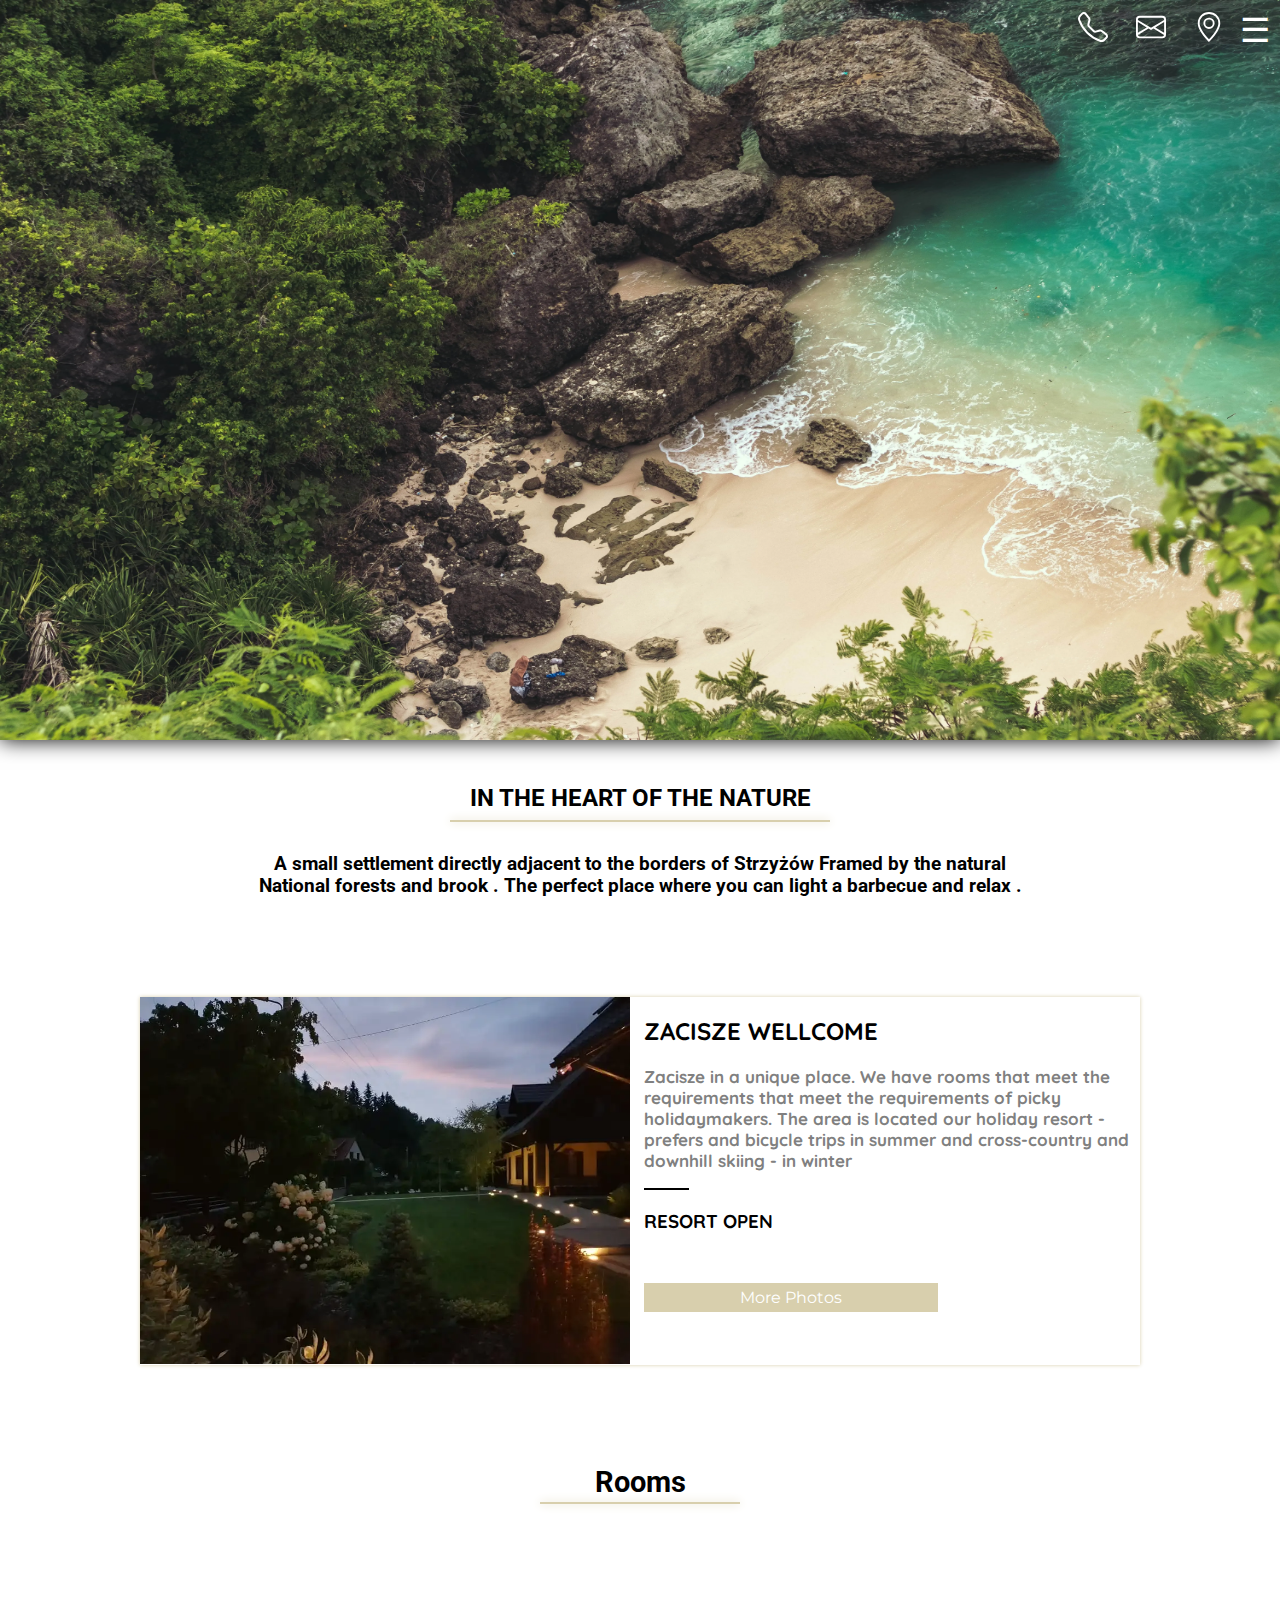
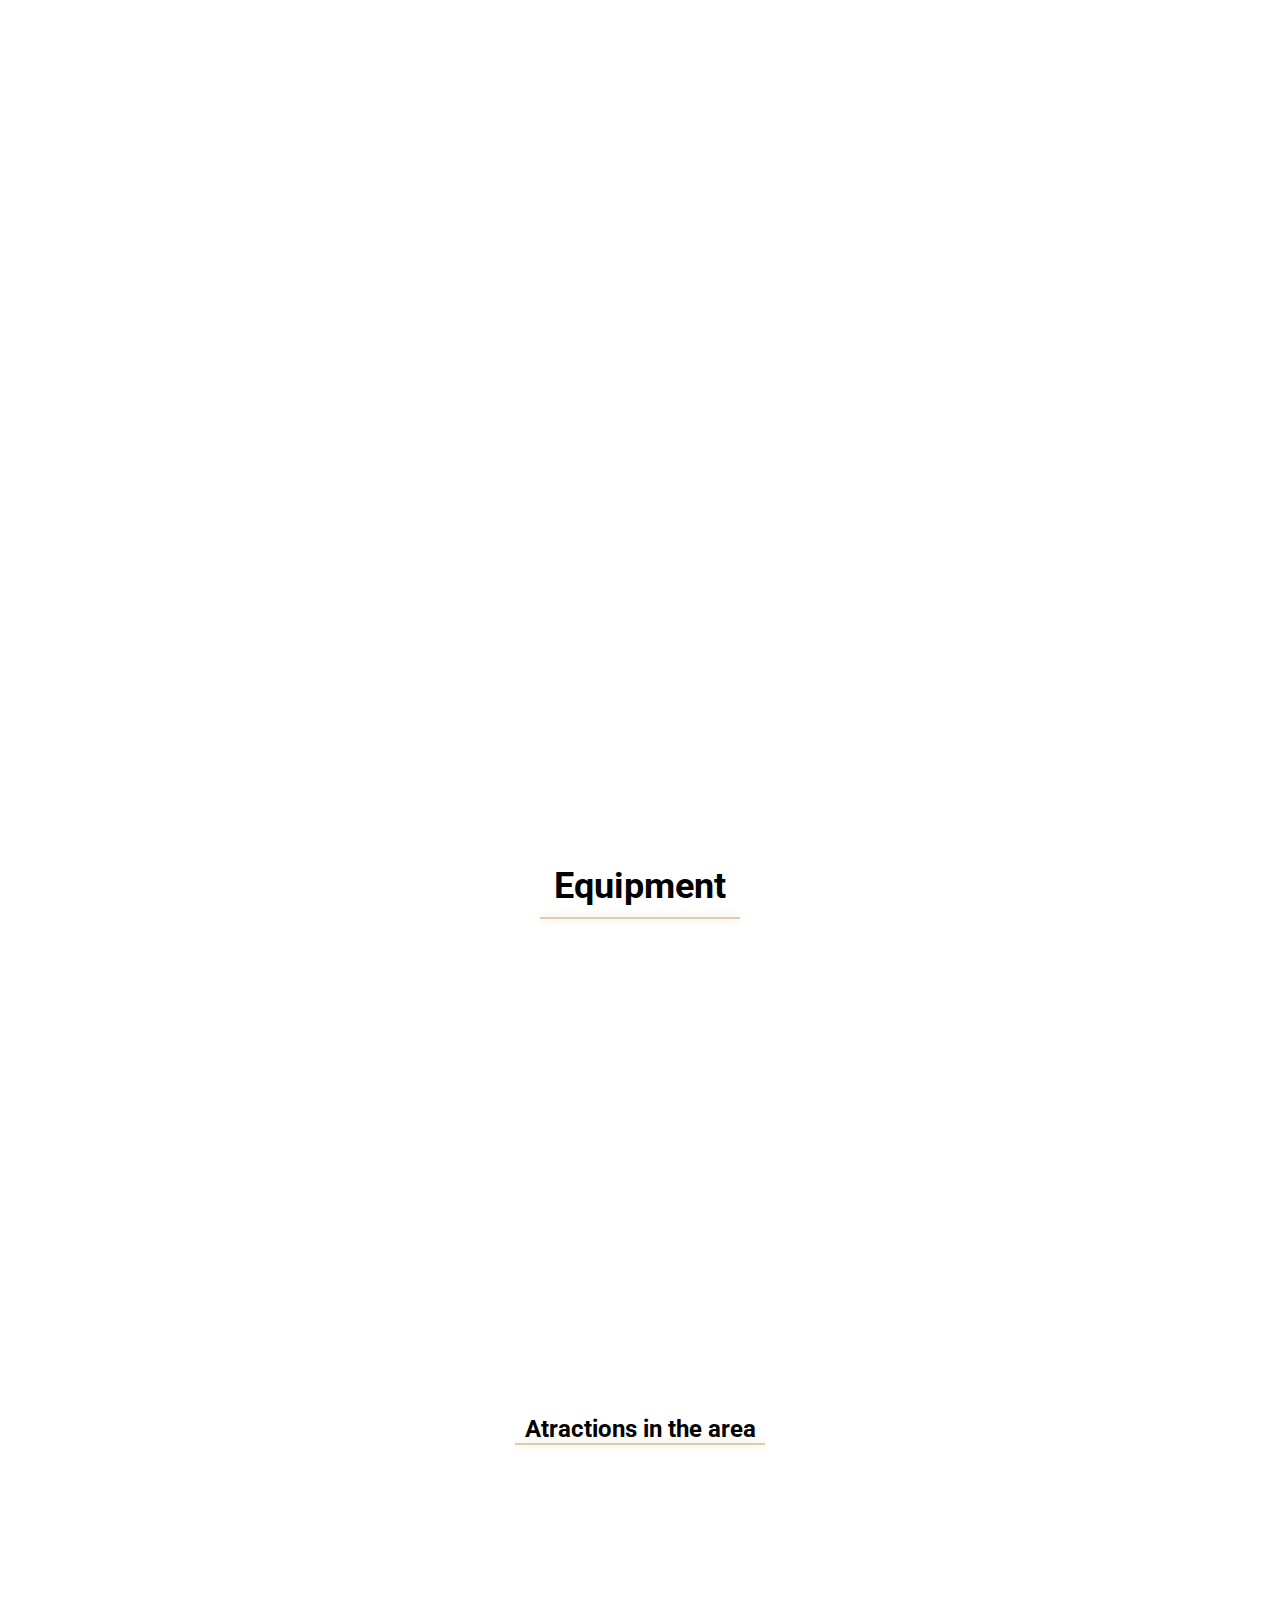
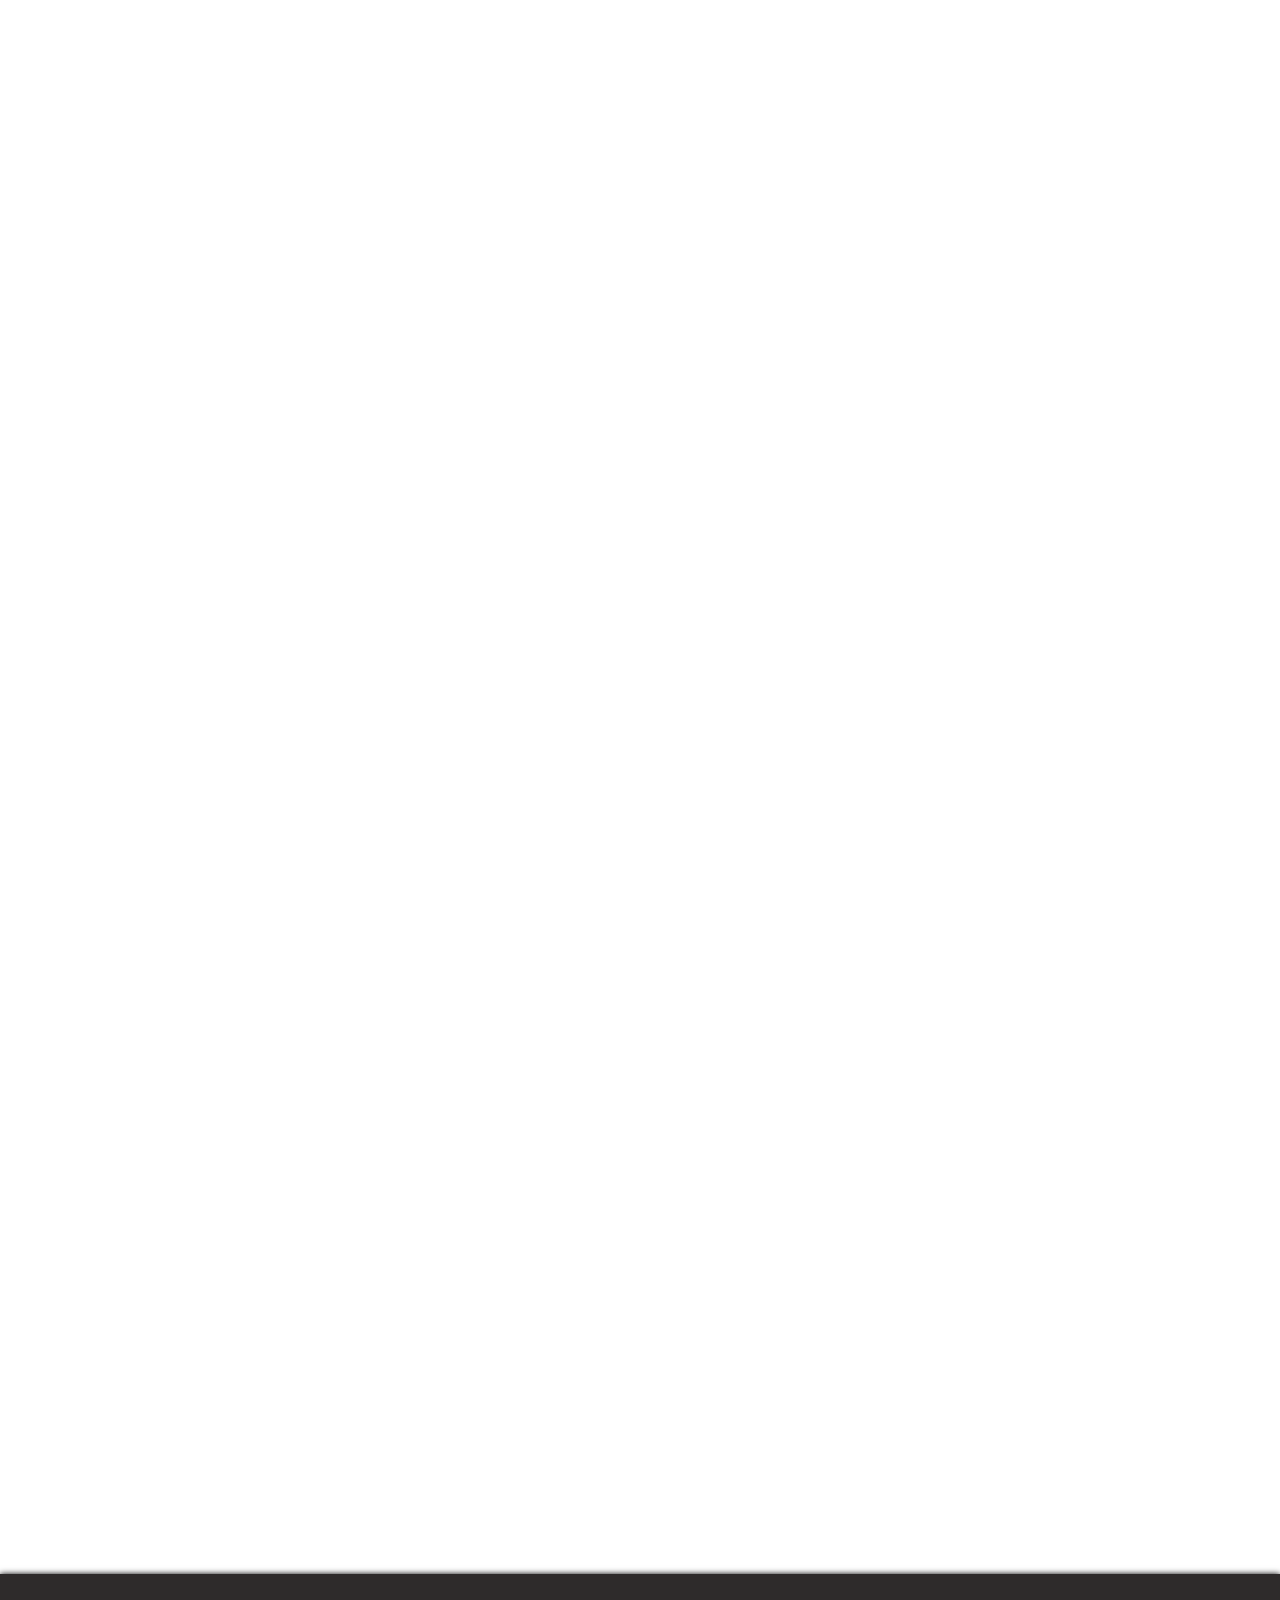
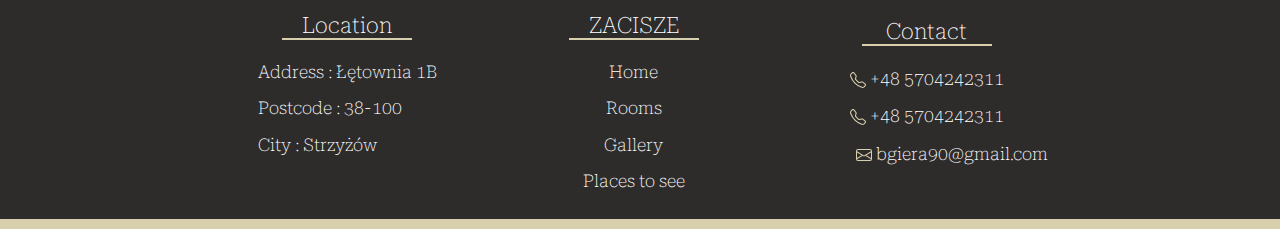
==== index.html @ 206402e7 "Update index.html" ====
<!DOCTYPE html>
<html lang="en">
<head>
<link rel="preconnect" href="https://fonts.googleapis.com">
<link rel="preconnect" href="https://fonts.gstatic.com" crossorigin>
<link href="https://fonts.googleapis.com/css2?family=Montserrat:wght@500&family=Quicksand:wght@300&family=Roboto+Serif:wght@200&family=Roboto:wght@300&display=swap" rel="stylesheet">
<meta charset="UTF-8">
<meta http-equiv="X-UA-Compatible" content="IE=edge">
<meta name="viewport" content="width=device-width, initial-scale=1.0"> 
<title>Document</title>
<link rel="stylesheet" href="stylist.css">
</head>
<body>
<div class="guwniak">
<div>
<div>
<img src="menuphoto.webp" class="menuphoto" style="margin-bottom:20px;box-shadow:0 0 20px black;" alt="jezioro" >     
<div class="webo">           
<div id="tak" style="opacity: 1;transition: 400ms;"> 
<a href="tel:570424311" ><svg   xmlns="http://www.w3.org/2000/svg" width="16" height="16" fill="currentColor" class="bi bi-telephone menu-options" viewBox="0 0 16 16">
<path d="M3.654 1.328a.678.678 0 0 0-1.015-.063L1.605 2.3c-.483.484-.661 1.169-.45 1.77a17.568 17.568 0 0 0 4.168 6.608 17.569 17.569 0 0 0 6.608 4.168c.601.211 1.286.033 1.77-.45l1.034-1.034a.678.678 0 0 0-.063-1.015l-2.307-1.794a.678.678 0 0 0-.58-.122l-2.19.547a1.745 1.745 0 0 1-1.657-.459L5.482 8.062a1.745 1.745 0 0 1-.46-1.657l.548-2.19a.678.678 0 0 0-.122-.58L3.654 1.328zM1.884.511a1.745 1.745 0 0 1 2.612.163L6.29 2.98c.329.423.445.974.315 1.494l-.547 2.19a.678.678 0 0 0 .178.643l2.457 2.457a.678.678 0 0 0 .644.178l2.189-.547a1.745 1.745 0 0 1 1.494.315l2.306 1.794c.829.645.905 1.87.163 2.611l-1.034 1.034c-.74.74-1.846 1.065-2.877.702a18.634 18.634 0 0 1-7.01-4.42 18.634 18.634 0 0 1-4.42-7.009c-.362-1.03-.037-2.137.703-2.877L1.885.511z"/>
</svg></a>           
<a href="mailto:bgiera90@gmail.com"  ><svg  xmlns="http://www.w3.org/2000/svg" width="16" height="16"  fill="currentColor" class="bi bi-envelope menu-options" viewBox="0 0 16 16">
<path d="M0 4a2 2 0 0 1 2-2h12a2 2 0 0 1 2 2v8a2 2 0 0 1-2 2H2a2 2 0 0 1-2-2V4Zm2-1a1 1 0 0 0-1 1v.217l7 4.2 7-4.2V4a1 1 0 0 0-1-1H2Zm13 2.383-4.708 2.825L15 11.105V5.383Zm-.034 6.876-5.64-3.471L8 9.583l-1.326-.795-5.64 3.47A1 1 0 0 0 2 13h12a1 1 0 0 0 .966-.741ZM1 11.105l4.708-2.897L1 5.383v5.722Z"/>
</svg></a>    
<svg   id="myBtn"     xmlns="http://www.w3.org/2000/svg" width="16" height="16" fill="currentColor" class="bi bi-geo-alt menu-options" viewBox="0 0 16 16">
<path d="M12.166 8.94c-.524 1.062-1.234 2.12-1.96 3.07A31.493 31.493 0 0 1 8 14.58a31.481 31.481 0 0 1-2.206-2.57c-.726-.95-1.436-2.008-1.96-3.07C3.304 7.867 3 6.862 3 6a5 5 0 0 1 10 0c0 .862-.305 1.867-.834 2.94zM8 16s6-5.686 6-10A6 6 0 0 0 2 6c0 4.314 6 10 6 10z"/><path d="M8 8a2 2 0 1 1 0-4 2 2 0 0 1 0 4zm0 1a3 3 0 1 0 0-6 3 3 0 0 0 0 6z"/>
</svg>


<span style="font-size:34px;cursor:pointer" onclick="openNav(); tak()">&#9776; </span>
</div>
<nav class="menu-options">
<div id="myNav" class="overlay">
<a href="javascript:void(0)" class="closebtn" onclick="closeNav(); document.getElementById('tak').style.opacity = 1;">&times;</a>
<div class="overlay-content" >
<a href="">Rooms</a>
<a href="">Gallery</a>
<a href="">Places to see</a>
<a href="">Street view</a>
<a href="conntact.html">Contact</a>
</div>
</div>
</nav>
<div id="Modal" class="modal">
<div class="modal-content">
<span class="close">&times;</span>     
<iframe src="https://www.google.com/maps/embed?pb=!1m18!1m12!1m3!1d601.6320112001838!2d21.774278360398267!3d49.887089999957986!2m3!1f0!2f0!3f0!3m2!1i1024!2i768!4f13.1!3m3!1m2!1s0x473c546a5f8be211%3A0xff3beb077bddfbb2!2sAgroturystyka%20%22Zacisze%22!5e1!3m2!1spl!2spl!4v1642834790233!5m2!1spl!2spl"  style="border:0;" allowfullscreen="" loading="lazy"></iframe>
</div>
</div>
</div>
</div>
</div>
</div>
<div class="text-under-the-sos">    
<h2>IN THE HEART OF THE NATURE</h2>
<div id="poprawka1" ></div>
<h3>A small settlement directly adjacent to the borders of Strzyżów
Framed by the natural National forests and brook . 
The perfect  place where you can light a barbecue and relax .</h3>           
</div>
<div class="under-the-under">
<div class="rechts fuwg">
<img src="witam-min.webp" alt="" loading="lazy">
</div>
<div class="links fuwg">
<h2>ZACISZE WELLCOME</h2>
<p>Zacisze in a unique place. We have  rooms that meet the requirements that meet the requirements of picky holidaymakers.
The area is located  our holiday resort - prefers and bicycle trips in summer and cross-country and downhill skiing - in winter</p>
<div class="rozmazana-kreska2"></div>
<h3>RESORT OPEN</h3>
<a href=""><div class="btn-showmore">More Photos</div></a>
</div>
</div>
<div class="spanie">
<h2>Rooms</h2>
<div class="druga-rozmazana-kreska"></div>
<div class="container reveal fade-bottom">
<div class="pokoje">
<div class="pokoj "><img src="fota-min.webp"  alt="" loading="lazy">
<h3>STANDART DOUBLE</h3>
<h4>15sqm</h4>
<h4>2 person</h4>
<h4>Free Wi-Fi</h4>
<div class="rozmazana-kreska1"></div>
<p>The Standard Single room is 15 square meters in size, with
a private bathroom. It is a modern room
with two comfortable single bed, a desk, and a flat screen TV.
Free Wi-fi throughout the hotel.</p>
<div class="btn-showmore">- PLN 60,-/night per person </div>
</div>
<div class="pokoj "><img src="fota-min.webp"  alt="" loading="lazy">
<h3>STANDART TRIPLE</h3>
<h4>15sqm</h4>
<h4>3 person</h4>
<h4>Free Wi-Fi</h4>
<div class="rozmazana-kreska1"></div>
<p>The Standard Single room is 15 square meters in size, with
a private bathroom. It is a modern room
with three comfortable single bed, a desk, and a flat screen TV.
Free Wi-fi throughout the hotel.</p>
<div class="btn-showmore">- PLN 60,-/night per person </div>
</div>
<div class="pokoj "><img src="fota-min.webp"  alt="" loading="lazy">
<h3>STANDART QUADRUPLE</h3>
<h4>15sqm</h4>
<h4>4 person</h4>
<h4>Free Wi-Fi</h4>
<div class="rozmazana-kreska1"></div>
<p>The Standard Single room is 15 square meters in size, with a private bathroom. It is a modern room
with four comfortable single beds, a desk, and a flat screen TV.
Free Wi-fi throughout the hotel.</p>
<div class="btn-showmore">- PLN 60,-/night per person </div>
</div>
</div>
</div>
</div>
<div class="wyposazenie">
<h2>Equipment</h2>
<div class="druga-rozmazana-kreska"></div>
<div class="container reveal fade-bottom">
<div class="lewa ballin">
<ul>
<li>telewizory LED 32″”</li>
<li>bezpłatny dostęp do internetu</li>
<li>wygodne łóżka z pościelą</li>
<li>czajnik oraz akcesoria kuchenne</li>
<li>nowoczesne łazienki</li>
<li id="nic"></li>
</ul>
</div>  
<div class="prawa ballin">
<ul>
<li>2 komfortowe pokoje 3-osobowe</li>
<li>1 komfortowy pokój 4-osobowy z balkonem</li>
<li>1 komfortowy pokój 2-osobowy z balkonem</li>
<li>aneks kuchenny z wyposażeniem</li>
<li>przestrzenny salon z TV LED 40″ oraz stołem</li>
<li>kominek</li>
</ul>  
</div>
</div>  
</div>
</div>
<div class="przyjemniaczki">
<h2>Atractions in the area</h2>
<div class="druga-rozmazana-kreska" style="width: 250px;"></div> 
<div class="atrakcje-movin">
<div class="atrakcja reveal fade-bottom"><a href="https://oazaski.pl/" target="_blank" title="press"><img src="narciarz-min.webp"  alt="" loading="lazy"></a><h3>SKI SLOPE</h3><h4></h4></div> 
<div class="atrakcja reveal fade-bottom"><a href="https://parkwodny.cstr.pl/" target="_blank" title="press"><img src="basen-min.webp"  alt="" loading="lazy"></a><h3>AQUA PARK</h3><h4></h4></div> 
<div class="atrakcja reveal fade-bottom"><a href="https://www.strzyzow.pl/pol/pages/tunel" target="_blank" title="press"><img src="tunel-min.webp" class="upo" alt="" loading="lazy"></a><h3>RAILWAY SHELTER</h3><h4></h4></div>
<div class="atrakcja reveal fade-bottom"><a href="https://www.strzyzow.pl/pol/pages/sciezki-turystyczne" target="_blank" title="press"><img  src="sciezki-min.webp" class="upo" alt="" loading="lazy"></a><h3>TOURIST ROUTES</h3><h4></h4></div> 
<div class="atrakcja reveal fade-bottom"><a href="https://www.bowlingcegielnia.pl/" target="_blank" title="press"><img src="bowling-min.webp"  alt="" loading="lazy"></a><h3>BOWLING</h3><h4></h4></div> 
<div class="atrakcja reveal fade-bottom"><a href="https://www.facebook.com/splywykajakowelolek/" target="_blank" title="press"><img src="kajaki-min.webp"  alt="" loading="lazy"></a><h3>CANOEING</h3><h4></h4></div>
</div>
</div>
<div class="footer" style="box-shadow:0 0 6px black;">
<div class="jna3 fo">
<a target="_blank" href="https://www.google.com/maps/place/Agroturystyka+%22Zacisze%22/@49.8870669,21.7724686,745m/data=!3m2!1e3!4b1!4m8!3m7!1s0x473c546a5f8be211:0xff3beb077bddfbb2!5m2!4m1!1i2!8m2!3d49.8870463!4d21.7746043"><h2>Location</h2></a>
<div class="rozmazana-kreska"></div>
<div class="options">
<h3>Address : Łętownia 1B</h3>
<h3>Postcode : 38-100</h3>
<h3>City : Strzyżów</h3>
<h3 class="nothing">.</h3>
</div>
</div>
<div class="dna3 fo">
<a href=""><h2>ZACISZE</h2></a>
<div class="rozmazana-kreska"></div>
<div class="options">
<a href=""><h3>Home</h3></a>
<a href=""><h3>Rooms</h3></a>
<a href=""><h3>Gallery</h3></a>
<a href=""><h3>Places to see</h3></a>
</div>
</div>
<div class="tna3 fo">
<h2>Contact</h2>
<div class="rozmazana-kreska"></div>
<div class="options">
<h3 class="no"><a href="tel:570424311">
<svg xmlns="http://www.w3.org/2000/svg" width="16" height="16" fill="currentColor" class="bi bi-telephone" viewBox="0 0 16 16">
<path d="M3.654 1.328a.678.678 0 0 0-1.015-.063L1.605 2.3c-.483.484-.661 1.169-.45 1.77a17.568 17.568 0 0 0 4.168 6.608 17.569 17.569 0 0 0 6.608 4.168c.601.211 1.286.033 1.77-.45l1.034-1.034a.678.678 0 0 0-.063-1.015l-2.307-1.794a.678.678 0 0 0-.58-.122l-2.19.547a1.745 1.745 0 0 1-1.657-.459L5.482 8.062a1.745 1.745 0 0 1-.46-1.657l.548-2.19a.678.678 0 0 0-.122-.58L3.654 1.328zM1.884.511a1.745 1.745 0 0 1 2.612.163L6.29 2.98c.329.423.445.974.315 1.494l-.547 2.19a.678.678 0 0 0 .178.643l2.457 2.457a.678.678 0 0 0 .644.178l2.189-.547a1.745 1.745 0 0 1 1.494.315l2.306 1.794c.829.645.905 1.87.163 2.611l-1.034 1.034c-.74.74-1.846 1.065-2.877.702a18.634 18.634 0 0 1-7.01-4.42 18.634 18.634 0 0 1-4.42-7.009c-.362-1.03-.037-2.137.703-2.877L1.885.511z"/>
</svg>
+48 5704242311
</a></h3>
<h3 class="no"><a href="tel:570424311">
<svg xmlns="http://www.w3.org/2000/svg" width="16" height="16" fill="currentColor" class="bi bi-telephone" viewBox="0 0 16 16">
<path d="M3.654 1.328a.678.678 0 0 0-1.015-.063L1.605 2.3c-.483.484-.661 1.169-.45 1.77a17.568 17.568 0 0 0 4.168 6.608 17.569 17.569 0 0 0 6.608 4.168c.601.211 1.286.033 1.77-.45l1.034-1.034a.678.678 0 0 0-.063-1.015l-2.307-1.794a.678.678 0 0 0-.58-.122l-2.19.547a1.745 1.745 0 0 1-1.657-.459L5.482 8.062a1.745 1.745 0 0 1-.46-1.657l.548-2.19a.678.678 0 0 0-.122-.58L3.654 1.328zM1.884.511a1.745 1.745 0 0 1 2.612.163L6.29 2.98c.329.423.445.974.315 1.494l-.547 2.19a.678.678 0 0 0 .178.643l2.457 2.457a.678.678 0 0 0 .644.178l2.189-.547a1.745 1.745 0 0 1 1.494.315l2.306 1.794c.829.645.905 1.87.163 2.611l-1.034 1.034c-.74.74-1.846 1.065-2.877.702a18.634 18.634 0 0 1-7.01-4.42 18.634 18.634 0 0 1-4.42-7.009c-.362-1.03-.037-2.137.703-2.877L1.885.511z"/>
</svg>
+48 5704242311
</a></h3>
<h3 class="mailjoj no"><a href="mailto:bgiera90@gmail.com">
<svg xmlns="http://www.w3.org/2000/svg" width="16" height="16" fill="currentColor" class="bi bi-envelope" viewBox="0 0 16 16">
<path d="M0 4a2 2 0 0 1 2-2h12a2 2 0 0 1 2 2v8a2 2 0 0 1-2 2H2a2 2 0 0 1-2-2V4Zm2-1a1 1 0 0 0-1 1v.217l7 4.2 7-4.2V4a1 1 0 0 0-1-1H2Zm13 2.383-4.708 2.825L15 11.105V5.383Zm-.034 6.876-5.64-3.471L8 9.583l-1.326-.795-5.64 3.47A1 1 0 0 0 2 13h12a1 1 0 0 0 .966-.741ZM1 11.105l4.708-2.897L1 5.383v5.722Z"/>
</svg>
bgiera90@gmail.com
</a></h3>
<h3 class="nothing">.</h3>
</div>
</div>
</div>
<div class="the-last-war"></div>        
<script async src="script.js"></script>
</body>
</html>
---- stylist.css ----
body{margin:0;overflow-x:hidden;scroll-behavior:smooth;font-display: fallback;}
.reveal {opacity:0;}
.reveal.active {opacity: 1;}
.active.fade-bottom {animation: fade-bottom 0.5s ease-in;}
.active.fade-left {animation: fade-left 1s ease-in;}.active.fade-right {animation: fade-right 1s ease-in;}
@keyframes fade-bottom {0% {transform: translateY(50px);opacity: 0;}100% {transform: translateY(0);opacity: 1;}}
::-webkit-scrollbar { width: 10px;}
::-webkit-scrollbar-track {background: white; }
::-webkit-scrollbar-thumb {background: #D8CFAD;}
::-webkit-scrollbar-thumb:hover {background: #555; }
.modal {display: none; position: fixed; z-index: 1; padding-top: 50px; left: 0;top: 0;width: 100%; height: 100%; overflow: auto; background-color: rgb(0,0,0); background-color: rgba(0,0,0,0.4); }
.modal-content {background-color: honeydew;margin: auto;border: 1px solid #888;width: 90%;height: 60%;padding: 5px;}
.close {color: #aaaaaa;float: right;font-size: 32px;font-weight: bold;position: absolute;right: 7%;}
@media screen and (min-width: 800px) {.close{right: 6%;}}
.close:hover,
.close:focus {color: #000;text-decoration: none;cursor: pointer;}
iframe{width:100%;height:100%;}
.overlay {font-family:'Quicksand',sans-serif;height:0%;width:100%;position:fixed;z-index:1;top:0;left:0;background-color:rgba(0, 0, 0, 0.82);background-color:rgba(0, 0, 0, 0.82);overflow-y:hidden;transition:0.8s;}
.overlay-content {position:relative;top:25%;width:100%;text-align:center;margin-top:30px;}
.overlay a{padding:8px;text-decoration:none;font-size:36px;color:#818181;display: block;transition:0.3s;}
.overlay a:hover,.overlay a:focus{color:#f1f1f1;}
.overlay .closebtn {position:absolute;top:20px;right:45px;font-size:60px;}
@media screen and(max-width:500px){.overlay-content{top: 12%;}}
@media screen and (max-width: 700px) {.overlay-content {top: 16%;}}
@media screen and (max-width: 800px) {.overlay-content {top: 18%;}.overlay .closebtn {top: 10px;right: 25px;font-size: 60px;}}
.webo{position: absolute;top: 10px; right: 10px;color: white;}
.guwniak img{width: 100%;max-height:740px ;}
.menu-options {width: 30px;height: 50px;display: inline-block;position: relative;padding-right: 12px;padding-left: 12px;color: white;cursor: pointer;}
.webo svg,.menu-options:hover{color:#D8CFAD;}
.webo svg{color: white;width: 30px;height: 30px;}
.under-the-under .btn-showmore{transform: translateY(-30px);margin-top: 80px; background-color: #D8CFAD; color: white;text-align: center;padding-top: 5px;padding-bottom: 5px;width: 60%;font-family: 'Montserrat', sans-serif;}
.under-the-under .btn-showmore:hover{box-shadow: 0 0 20px #D8CFAD;}
.text-under-the-sos{text-align: center;width: 60%;margin-left: auto;margin-right: auto;font-family: 'Roboto', sans-serif;}
.under-the-under{width: 1000px;height:60%;overflow: hidden;max-height: 368px; max-width: 1600px;margin-top: 100px;font-family: 'Quicksand', sans-serif;box-shadow: 0 0 4px #D8CFAD;margin-left: auto;margin-right: auto;}
.under-the-under p{font-weight: 900;color: gray;}
.under-the-under .fuwg{display: inline-block;width: 49%; vertical-align: text-top;}
.under-the-under .rechts img{width: 100%;height: 100%;margin-right: 20px;}
.under-the-underh2{margin-top: 30px;font-family: 'Roboto Serif', sans-serif;}
.under-the-under a{text-decoration: none;}
.under-the-under .links{margin-left: 10px;}
.under-the-under .rozmazana-kreska2{width: 45px;height: 2px;background-color: black;}
#poprawka1{width: 380px;height: 2px;background-color: #D8CFAD;margin-left: auto;margin-right: auto;transform: translateY(-12px);box-shadow: 0 0 10px #D8CFAD}
@media screen and (max-width: 1864px) {
.text-under-the-sos{width: 60%;}}
@media screen and (max-width: 1832px) {
.under-the-under p{font-size: 17px;}}
@media screen and (min-width: 1832px) {
.under-the-under .btn-showmore{margin-top: 40px;}}
@media screen and (max-width: 640px) {
.text-under-the-sos{width: 90%;}
#poprawka1{width: 95%;}}
@media screen and (max-width: 330px) {
.text-under-the-sos h3{width: 100%;}}
@media screen and (max-width: 1061px) {
.under-the-under{width: 800px;max-height:290px ;}
.under-the-under .btn-showmore{margin-top:70px;}
.under-the-under p{font-size: 13px;}
.under-the-under h3{transform: translateY(-10px);}}
@media screen and (max-width: 840px) {
.under-the-under .fuwg{width: 100%; margin-left: auto;margin-right: auto;}
.under-the-under{margin-bottom: 100px;width: 80%; height: 70%;max-height:1500px;overflow: visible;}
.under-the-under h3{font-size: 15px;}
.under-the-under h2{font-size: 18px;}
.under-the-under .links{padding-left: 10px;}
.under-the-under p{margin-right: 20px;}}       
.spanie h2{text-align: center; font-family: 'Roboto', sans-serif; color: black;margin-top: 100px;}
.spanie h3{font-family: 'Quicksand', sans-serif;color: black;padding-left: 10px;}
.spanie h4{padding-left: 20px;color: grey;padding-left: 10px;}   
.spanie p{font-family: 'Montserrat', sans-serif;color: grey;padding-left: 10px;padding-right: 10px;}
.spanie .druga-rozmazana-kreska{width: 200px;height: 2px;background-color: #D8CFAD;margin-left: auto;margin-right: auto;transform: translateY(-20px);box-shadow: 0 0 10px #D8CFAD}
.spanie .pokoje{text-align: center;margin-top: 20px;}
.spanie .pokoj{width: 30%;opacity: 94%; display: inline-block;border-radius: 5px; padding-bottom: 30px;text-align: left;overflow: hidden;box-shadow: 0 0 10px #D8CFAD;margin-left: 5px;margin-right: 5px;}
.spanie .pokoj  img{height: 100%;width: 100%;box-shadow: 0 0 1px #35332d}
.spanie .rozmazana-kreska1{width: 45px;height: 3px;background-color: black;padding-left: 10px;margin-left:10px;}
.spanie .pokoj:hover{opacity: 100%;box-shadow: 0 0 20px  #D8CFAD}
.spanie .btn-showmore{background-color: #D8CFAD; color: white;text-align: center;padding-top: 5px;padding-bottom: 5px;width: 80%;margin-left: 10px;}
.spanie {text-decoration: none;color: white;font-size: larger;font-family: 'Montserrat', sans-serif;}
.spanie .btn-showmore{margin-top: 30px;margin-bottom: 20px;}
@media screen and (max-width: 1050px) {
.spanie .pokoj{width: 90%; margin-bottom: 30px;}
.spanie .btn-showmore{width: 60%;}}
.wyposazenie{margin-top: 150px;text-align: center;height: 500px;font-size: 20px;margin-bottom: 50px;padding-bottom: 50px; }
.wyposazenie .druga-rozmazana-kreska{width: 200px;height: 2px;background-color: #D8CFAD;margin-left: auto;margin-right: auto;transform: translateY(-20px);box-shadow: 0 0 10px #D8CFAD}
.wyposazenie h2{text-align: center; font-family: 'Roboto', sans-serif; color: black;}
.wyposazenie .ballin {width: 30%; height: 200px; opacity: 94%; display: inline-block; padding-bottom: 30px;text-align: left;vertical-align:text-top;}
ul{margin-bottom: 20px;}
#nic{color: white;} 
@media screen and (min-width: 1152px) {
.wyposazenie{padding-bottom: 50px;}       }
@media screen and (min-width: 1600px) {
.wyposazenie .lewa{transform: translateX(10%);}}
@media screen and (max-width: 1450px) {
.wyposazenie{font-size: 24px;}}
@media screen and (min-width: 1455px) {
.wyposazenie .lewa{transform: translateX(25%);}}
@media screen and (min-width: 1775px) {
.wyposazenie .lewa{transform: translateX(40%);}}
@media screen and (max-width: 1100px) {
.wyposazenie .ballin{width:55% ;}   
.wyposazenie .prawa{transform: translateY(-70px);}}
@media screen and (max-width: 391px) {
.lewa{margin-bottom: 50px;}}
@media screen and (max-width: 320px) {
.lewa{margin-bottom: 70px;}
.wyposazenie {margin-top: 0;}}
@media screen and (max-width: 768px) {       
.wyposazenie {margin-top: 20px;}}
@media screen and (max-width: 640px) {
.wyposazenie .ballin{width:90% ;}      }
@media screen and (max-width: 360px) {
.prawa{transform: translateY(20px);}  }
@media screen and (max-width: 280px) {
.przyjemniaczki h2{padding-top: 90px;}
.prawa{padding-top: 50px;}} 
@media screen and (max-width: 254px) {
.przyjemniaczki h2{padding-top: 145px;}
.prawa{padding-top: 110px;}      }
@media screen and (max-width: 240px) {
.przyjemniaczki h2{padding-top: 185px;}    }
.przyjemniaczki h2{text-align: center;font-family: 'Roboto', sans-serif; margin-top: 0px;}
.przyjemniaczki h3{font-family: 'Roboto', sans-serif;}
.przyjemniaczki .druga-rozmazana-kreska{width: 200px;height: 2px;background-color: #D8CFAD;margin-left: auto;margin-right: auto;transform: translateY(-20px);box-shadow: 0 0 10px #D8CFAD}
.przyjemniaczki .atrakcje-movin{text-align: center;}
.przyjemniaczki .atrakcja{width: 32%;display: inline-block;padding-bottom: 30px;margin-left: 3px;margin-right: 3px;}
.przyjemniaczki .atrakcja a img{width: 100%;height: 400px;padding: 5px; opacity: 92%;}
.przyjemniaczki .atrakcja a img:hover{opacity: 100%;}
.przyjemniaczki{margin-top: 30px;margin-bottom: 20px;}
@media screen and (max-width: 1500px) {
.przyjemniaczki .atrakcja{width: 48%;}
.przyjemniaczki .atrakcja a img{height: 60%;}}
@media screen and (max-width: 894px) {
.przyjemniaczki .atrakcja{width: 80%;}}
@media screen and (max-width: 530px) {
.przyjemniaczki .atrakcja a img{height: 60%;width: 100%;}
.przyjemniaczki .atrakcja{width: 90%;}}
@media screen and (max-width: 400px) {
.przyjemniaczki{padding-top: 100px;}}
@media screen and (min-width: 1152px) {
.przyjemniaczki{transform: translateY(-50px);}}
@media screen and (min-width: 1450px) {
.przyjemniaczki{transform: translateY(-150px);}}
.footer{background-color: rgb(46, 43, 43);color: white;text-align: center;font-family: 'Roboto Serif', sans-serif;font-size: 15px;line-height: 0.5cm;padding-top:20px;margin-top: 60px;}
.fo{display: inline-block;padding-left: 5%;padding-right: 5%;}
.tna3{transform: translateY(9px);}
.rozmazana-kreska{width: 130px;height: 2px;background-color: #D8CFAD; ;transform: translateY(-15px);margin-left: auto;margin-right: auto; }
.footer a{text-decoration: none;color: white;}
.jna3 .options{text-align: left;}
.mailjoj{transform: translateX(25px);}
.options{transform: translateY(-10px);}
.footer svg{transform: translateY(3px); color: #D8CFAD;;}
.footer .tna3 .options .no a:hover{font-weight: 900;}
.footer .dna3 .options a h3:hover{font-weight: 900;} 
.footer .jna3 .options  h3{font-weight: 100;}
.nothing{color:rgb(46, 43, 43);}
.footer .dna3 .options a h3{font-weight: 100;}
h3 a{font-weight: 100;}
.footer h2{font-weight: 100;}
.footer a h2:hover{font-weight: 600;}
.the-last-war{width: 100%;height: 10px;background-color: #D8CFAD;}
@media screen and (max-width: 860px) {      
.footer .fo{padding-left: 20%;padding-right: 20%;}
.footer .tna3 .options{transform: translateX(-10px);}
}
@media screen and (max-width: 353px) {
.footer .tna3 .options .mailjoj a{font-size: 15px;padding-right:40px;}
.footer .tna3 .options .mailjoj a svg{width: 0%;height: 0%;}
.footer .tna3 .options{transform: translateX(0px);}}
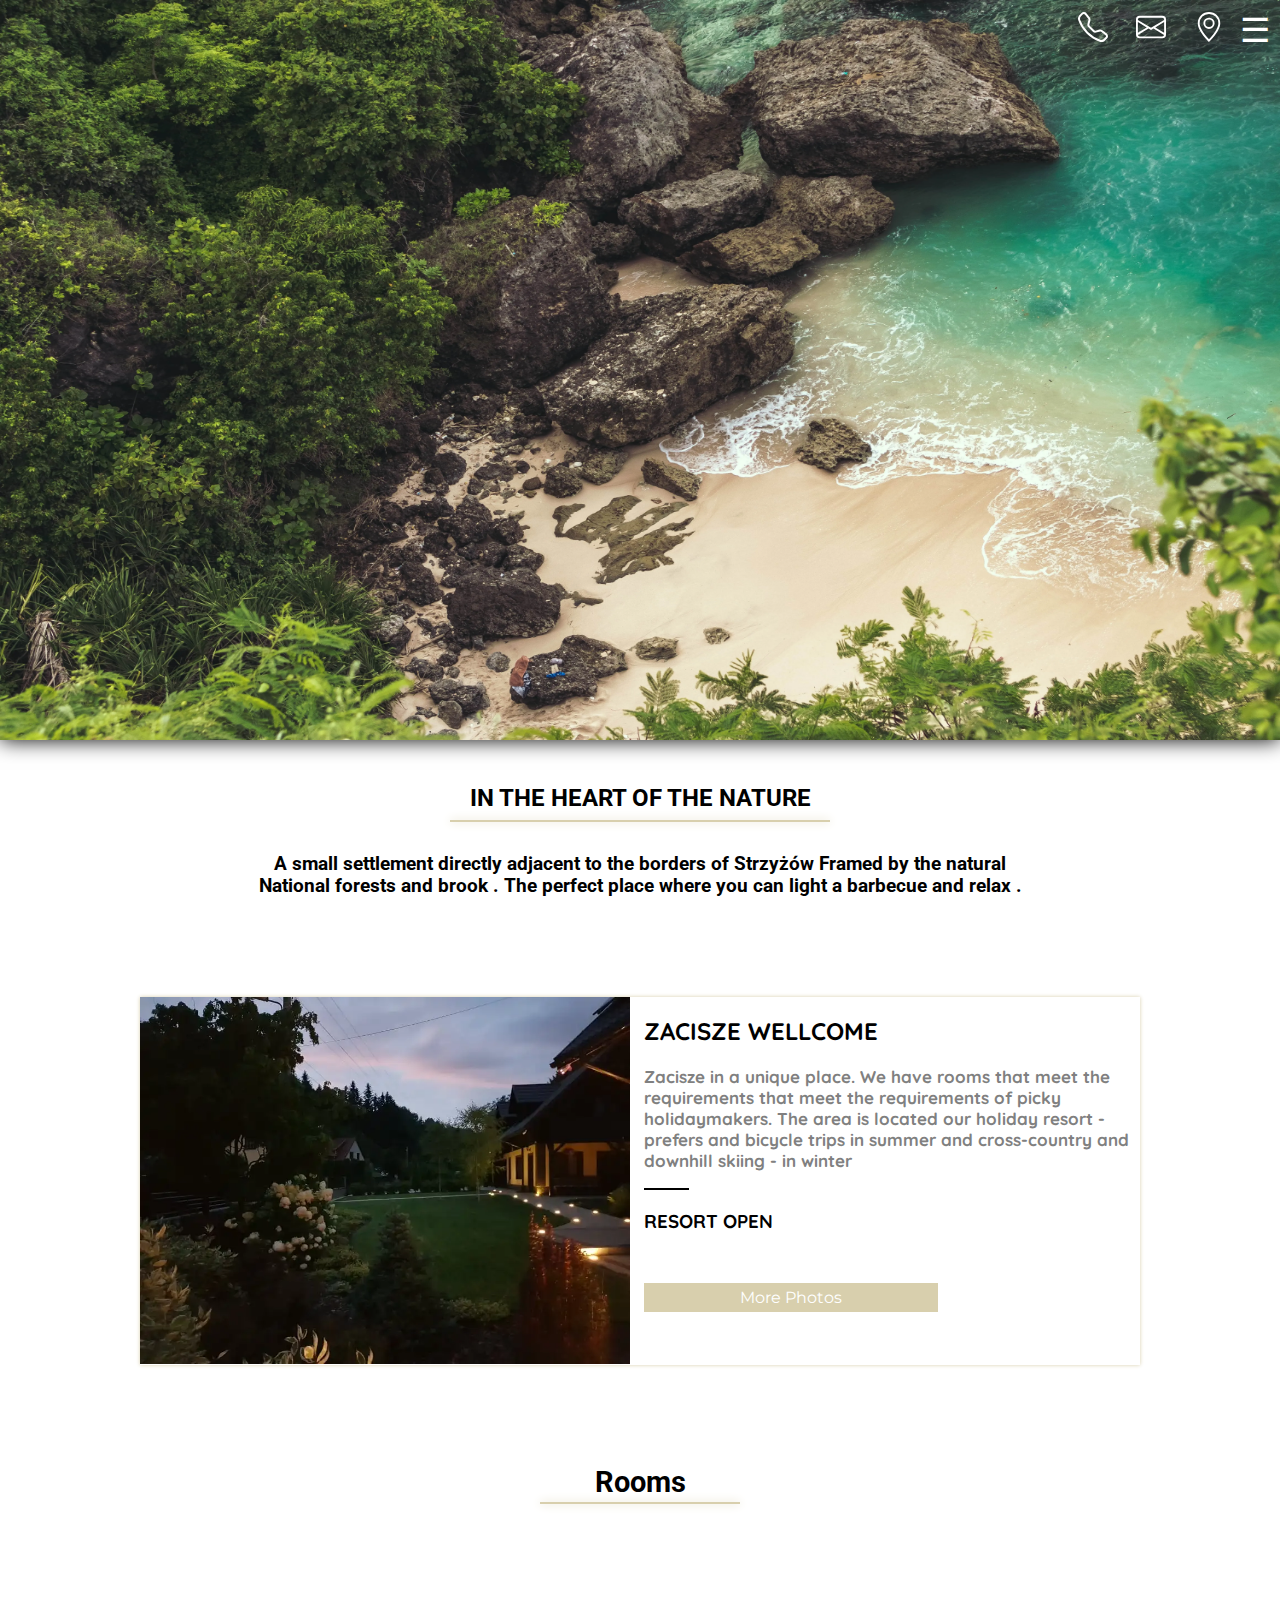
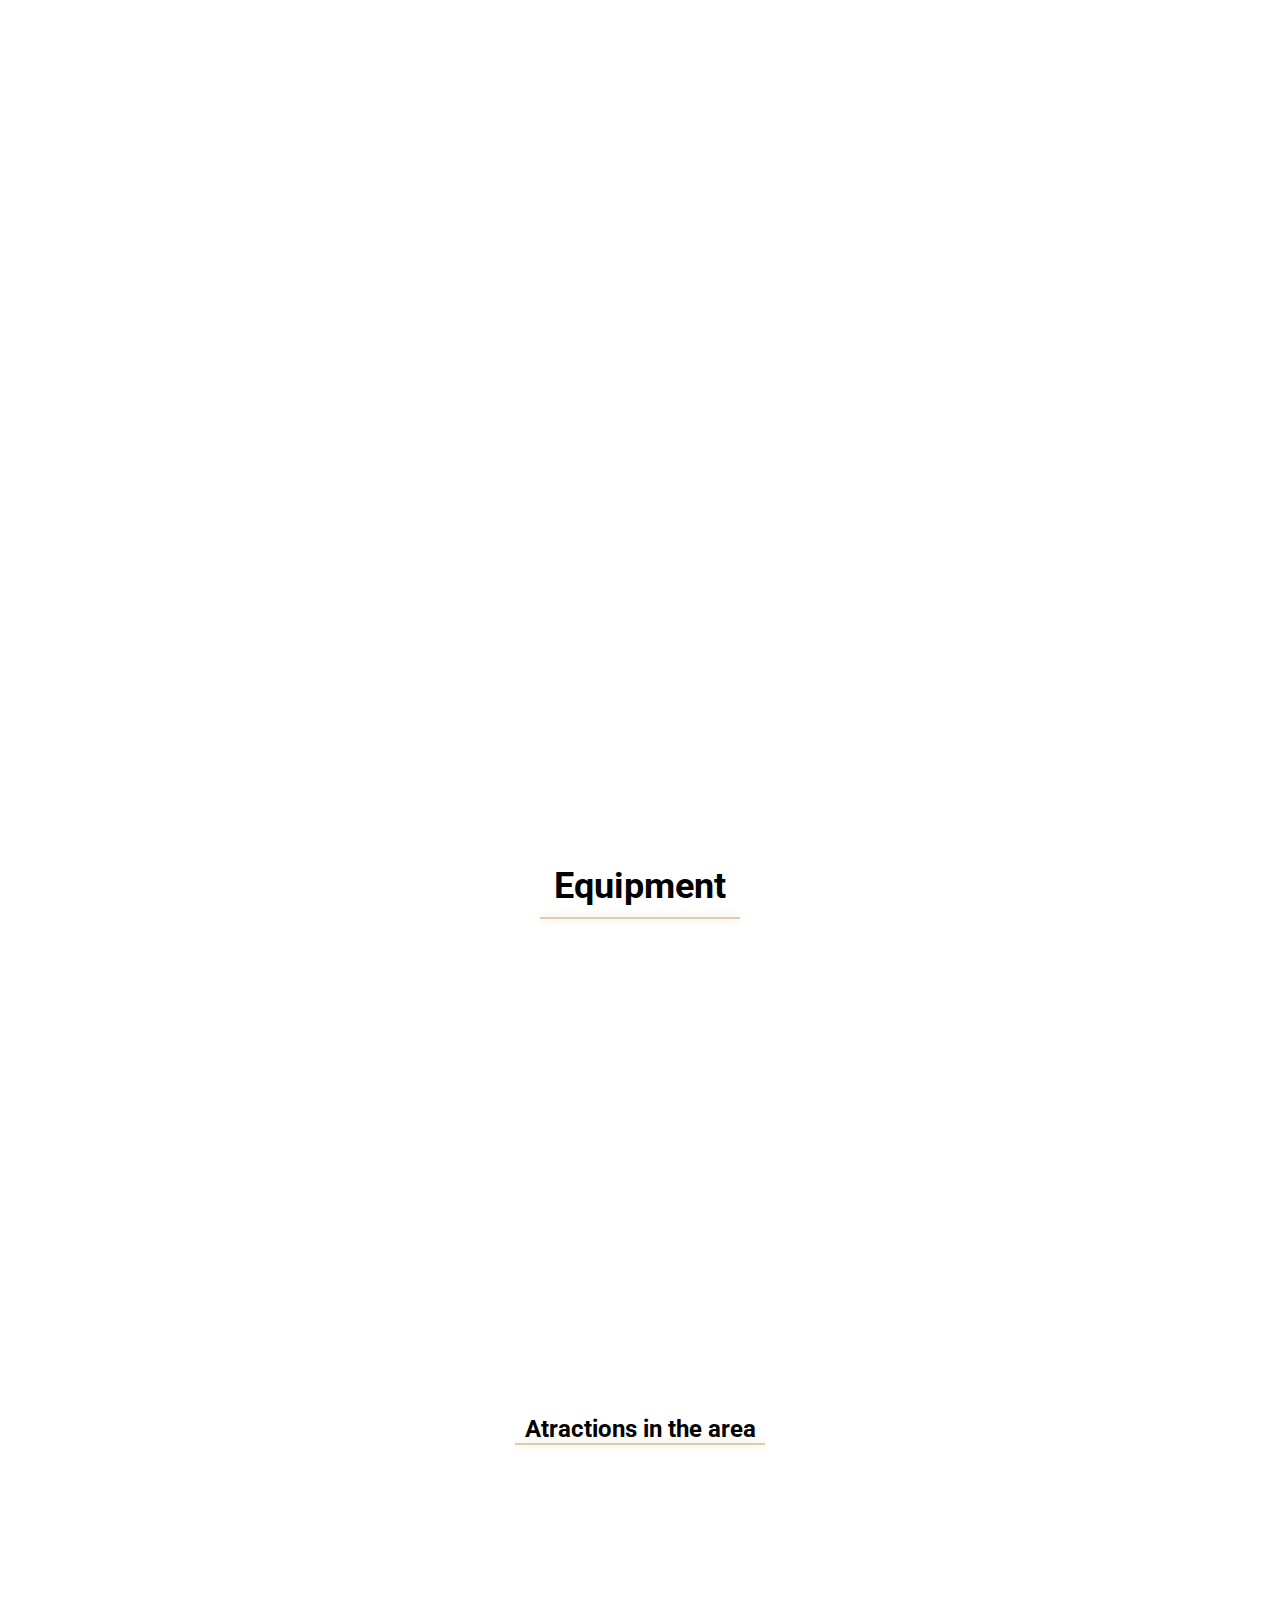
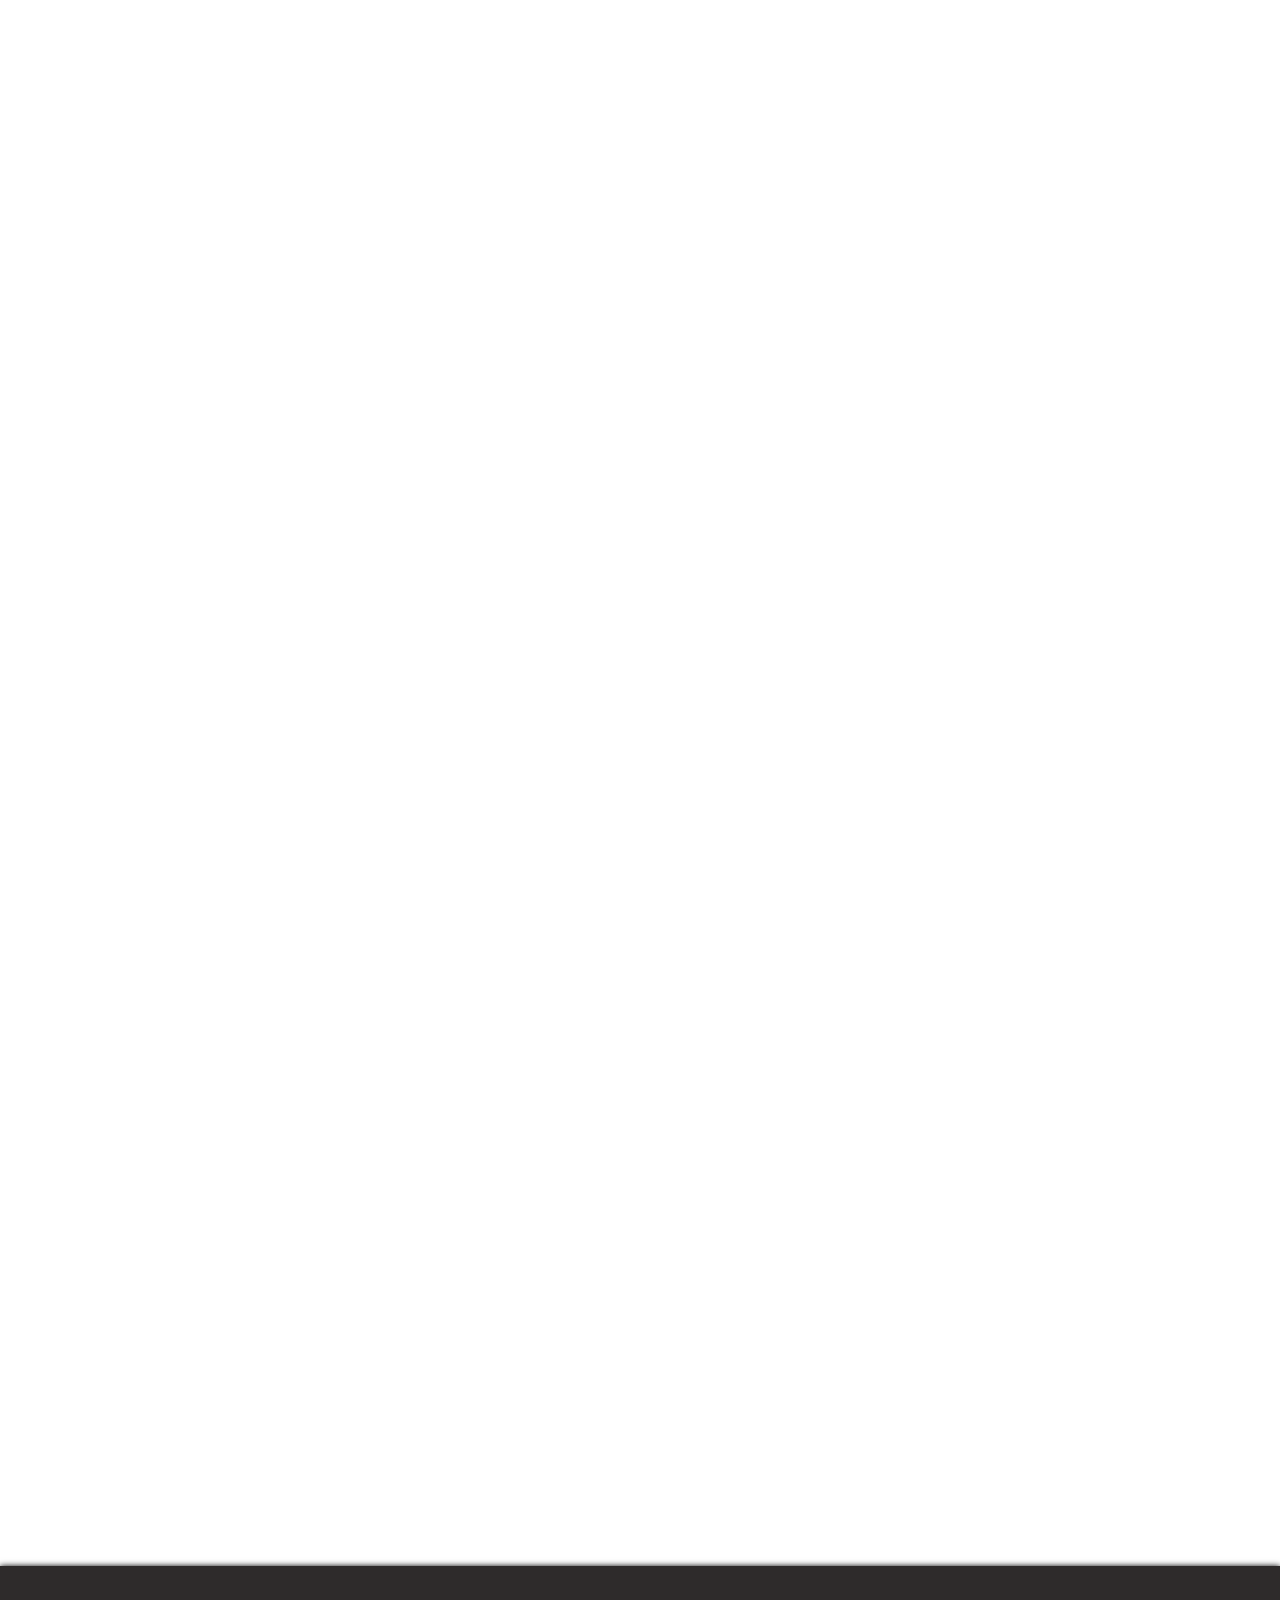
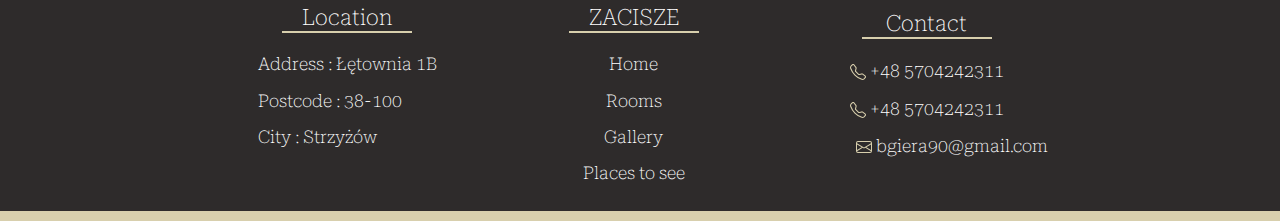
==== commit 378be4d3: "Update index.html" ====
--- a/index.html
+++ b/index.html
@@ -141,17 +141,16 @@
 </div>
 </div>  
 </div>
-</div>
 <div class="przyjemniaczki">
 <h2>Atractions in the area</h2>
 <div class="druga-rozmazana-kreska" style="width: 250px;"></div> 
 <div class="atrakcje-movin">
-<div class="atrakcja reveal fade-bottom"><a href="https://oazaski.pl/" target="_blank" title="press"><img src="narciarz-min.webp"  alt="" loading="lazy"></a><h3>SKI SLOPE</h3><h4></h4></div> 
-<div class="atrakcja reveal fade-bottom"><a href="https://parkwodny.cstr.pl/" target="_blank" title="press"><img src="basen-min.webp"  alt="" loading="lazy"></a><h3>AQUA PARK</h3><h4></h4></div> 
-<div class="atrakcja reveal fade-bottom"><a href="https://www.strzyzow.pl/pol/pages/tunel" target="_blank" title="press"><img src="tunel-min.webp" class="upo" alt="" loading="lazy"></a><h3>RAILWAY SHELTER</h3><h4></h4></div>
-<div class="atrakcja reveal fade-bottom"><a href="https://www.strzyzow.pl/pol/pages/sciezki-turystyczne" target="_blank" title="press"><img  src="sciezki-min.webp" class="upo" alt="" loading="lazy"></a><h3>TOURIST ROUTES</h3><h4></h4></div> 
-<div class="atrakcja reveal fade-bottom"><a href="https://www.bowlingcegielnia.pl/" target="_blank" title="press"><img src="bowling-min.webp"  alt="" loading="lazy"></a><h3>BOWLING</h3><h4></h4></div> 
-<div class="atrakcja reveal fade-bottom"><a href="https://www.facebook.com/splywykajakowelolek/" target="_blank" title="press"><img src="kajaki-min.webp"  alt="" loading="lazy"></a><h3>CANOEING</h3><h4></h4></div>
+<div class="atrakcja reveal fade-bottom"><a href="https://oazaski.pl/" target="_blank" title="press"><img src="narciarz-min.webp"  alt="" loading="lazy"></a><h3>SKI SLOPE</h3></div> 
+<div class="atrakcja reveal fade-bottom"><a href="https://parkwodny.cstr.pl/" target="_blank" title="press"><img src="basen-min.webp"  alt="" loading="lazy"></a><h3>AQUA PARK</h3></div> 
+<div class="atrakcja reveal fade-bottom"><a href="https://www.strzyzow.pl/pol/pages/tunel" target="_blank" title="press"><img src="tunel-min.webp" class="upo" alt="" loading="lazy"></a><h3>RAILWAY SHELTER</h3></div>
+<div class="atrakcja reveal fade-bottom"><a href="https://www.strzyzow.pl/pol/pages/sciezki-turystyczne" target="_blank" title="press"><img  src="sciezki-min.webp" class="upo" alt="" loading="lazy"></a><h3>TOURIST ROUTES</h3></div> 
+<div class="atrakcja reveal fade-bottom"><a href="https://www.bowlingcegielnia.pl/" target="_blank" title="press"><img src="bowling-min.webp"  alt="" loading="lazy"></a><h3>BOWLING</h3></div> 
+<div class="atrakcja reveal fade-bottom"><a href="https://www.facebook.com/splywykajakowelolek/" target="_blank" title="press"><img src="kajaki-min.webp"  alt="" loading="lazy"></a><h3>CANOEING</h3></div>
 </div>
 </div>
 <div class="footer" style="box-shadow:0 0 6px black;">
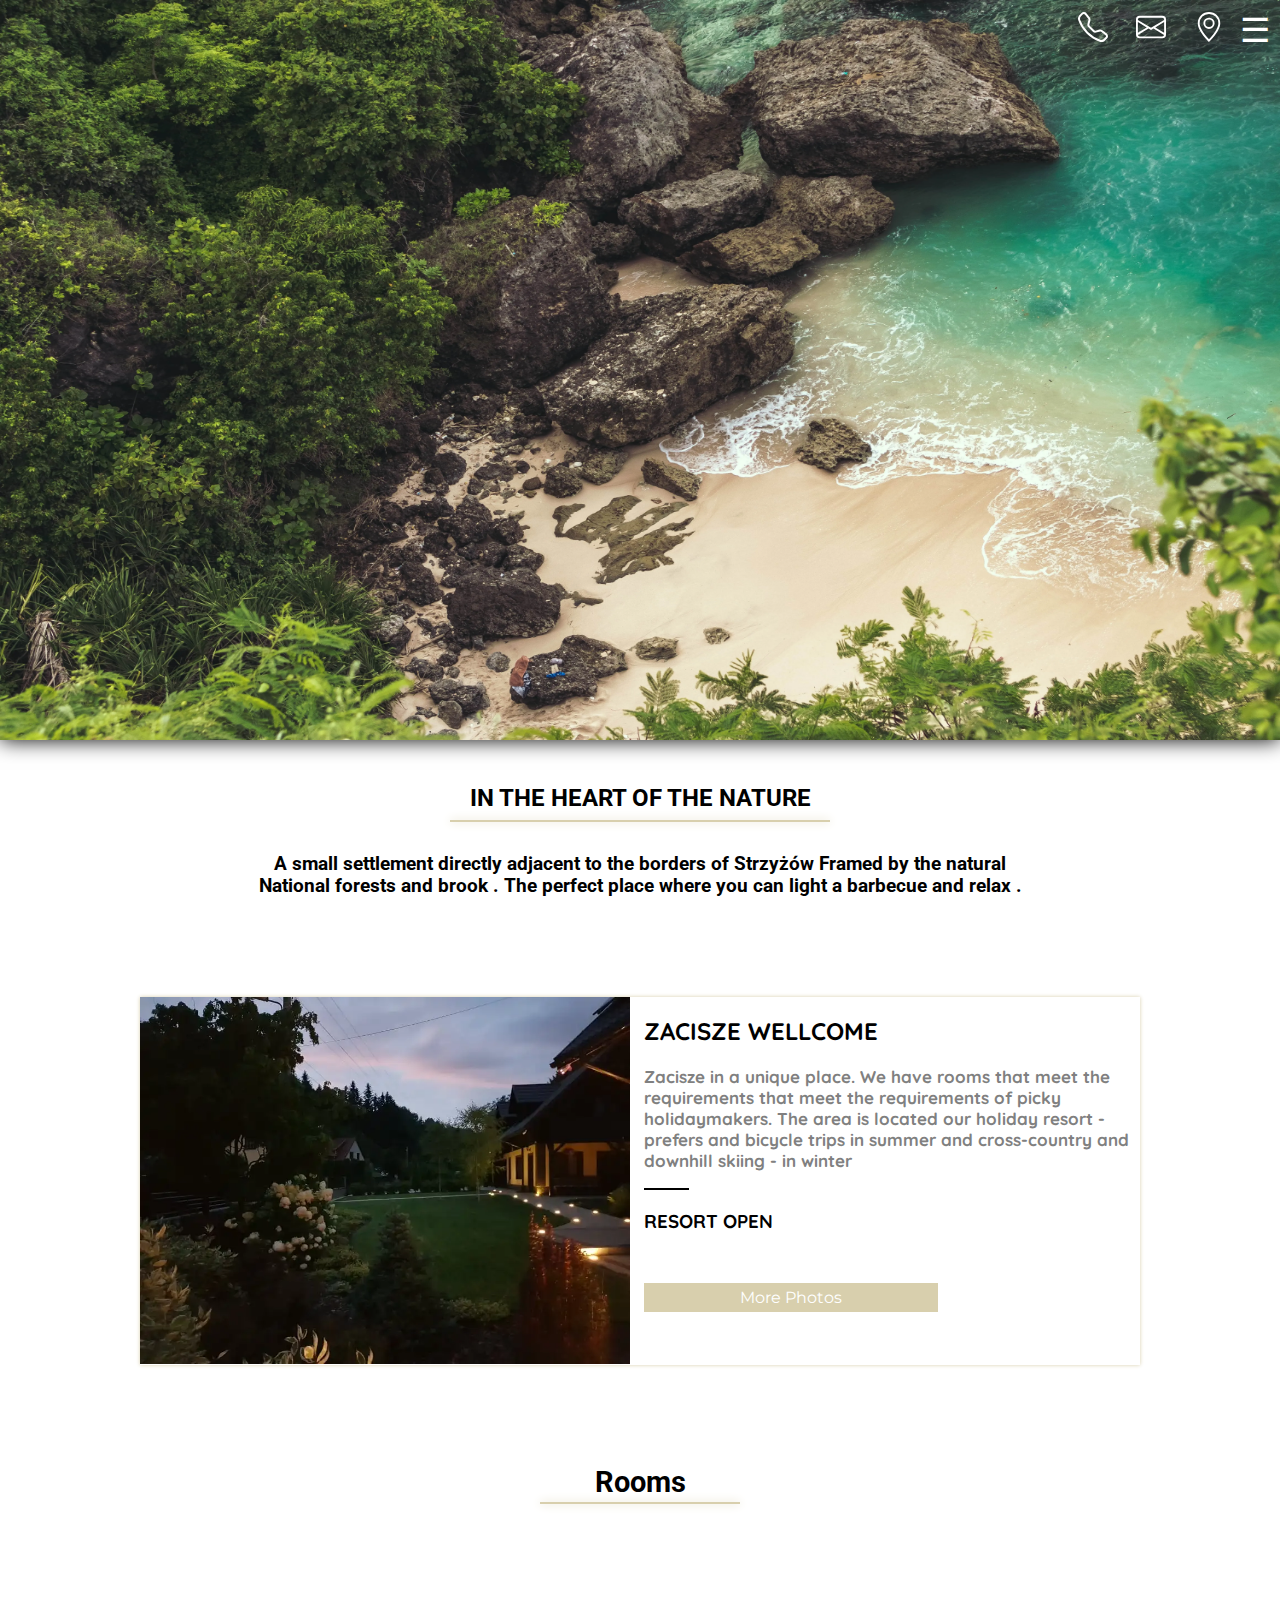
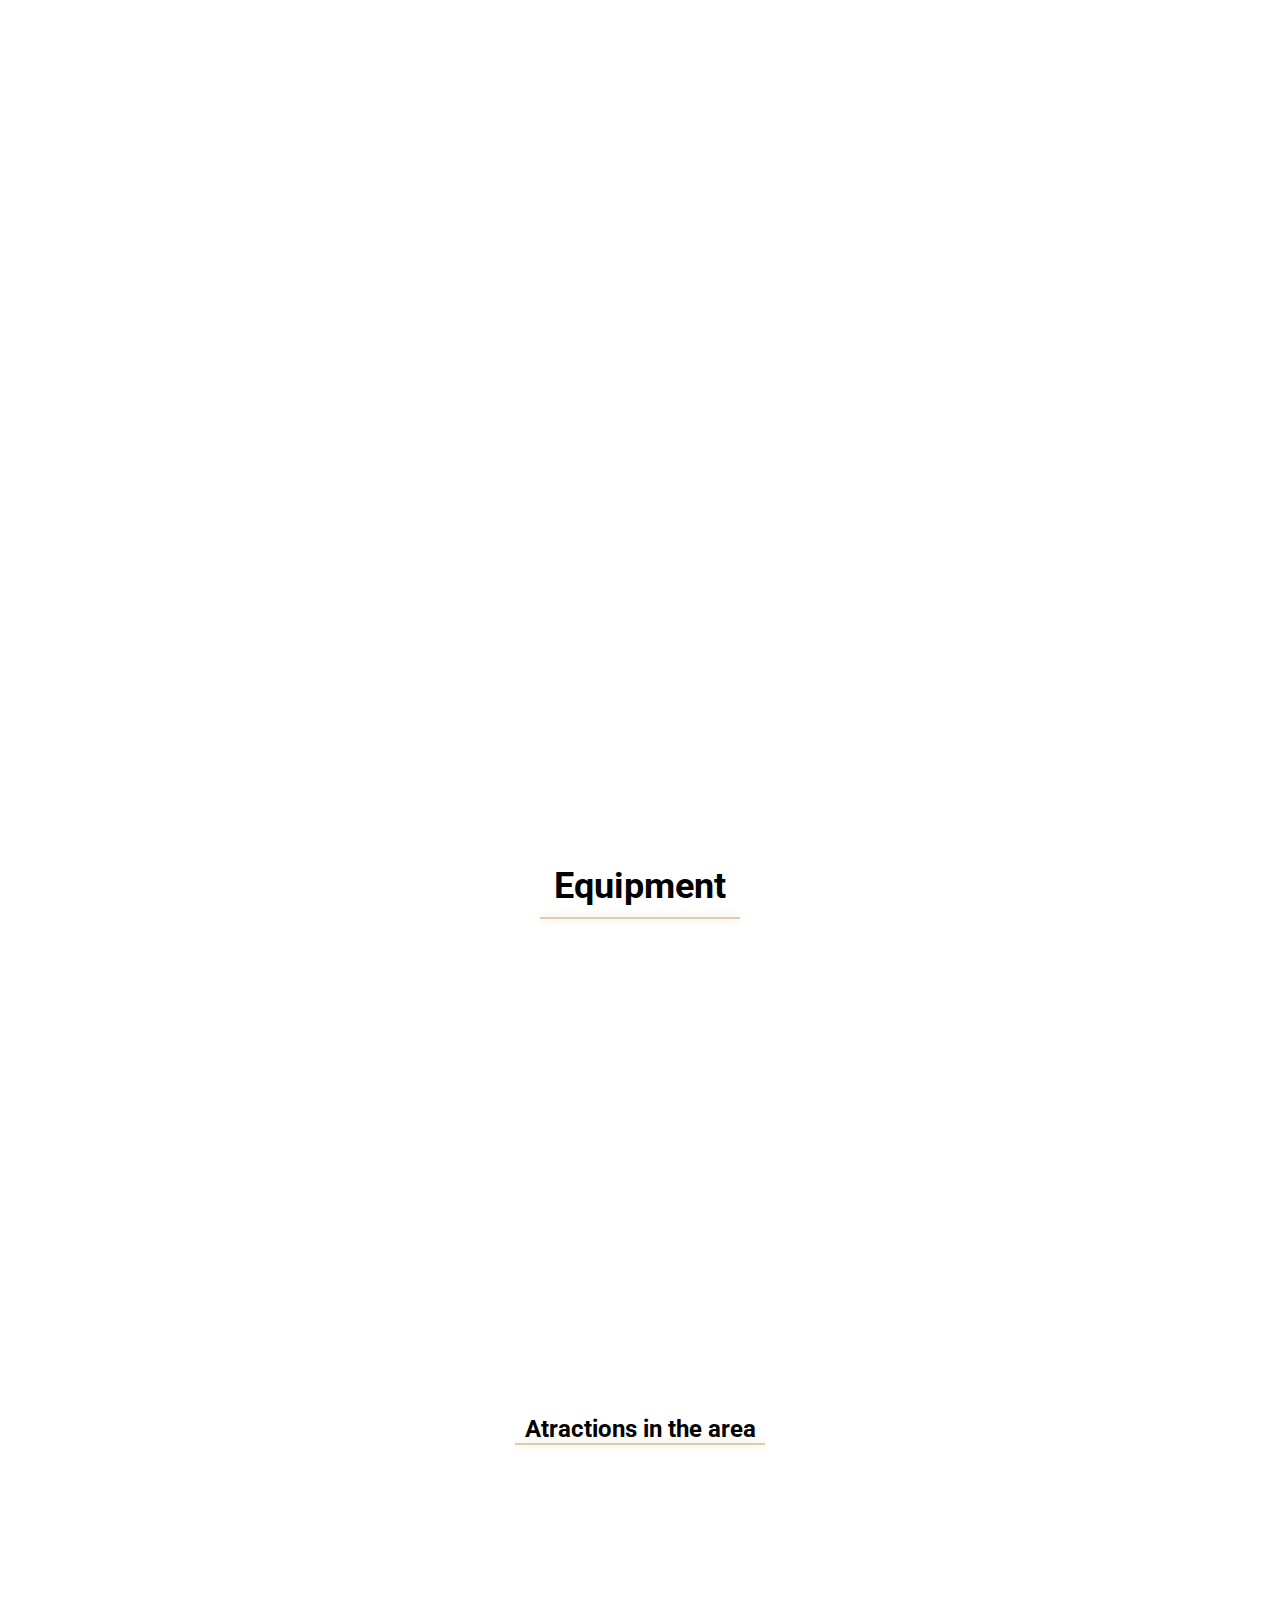
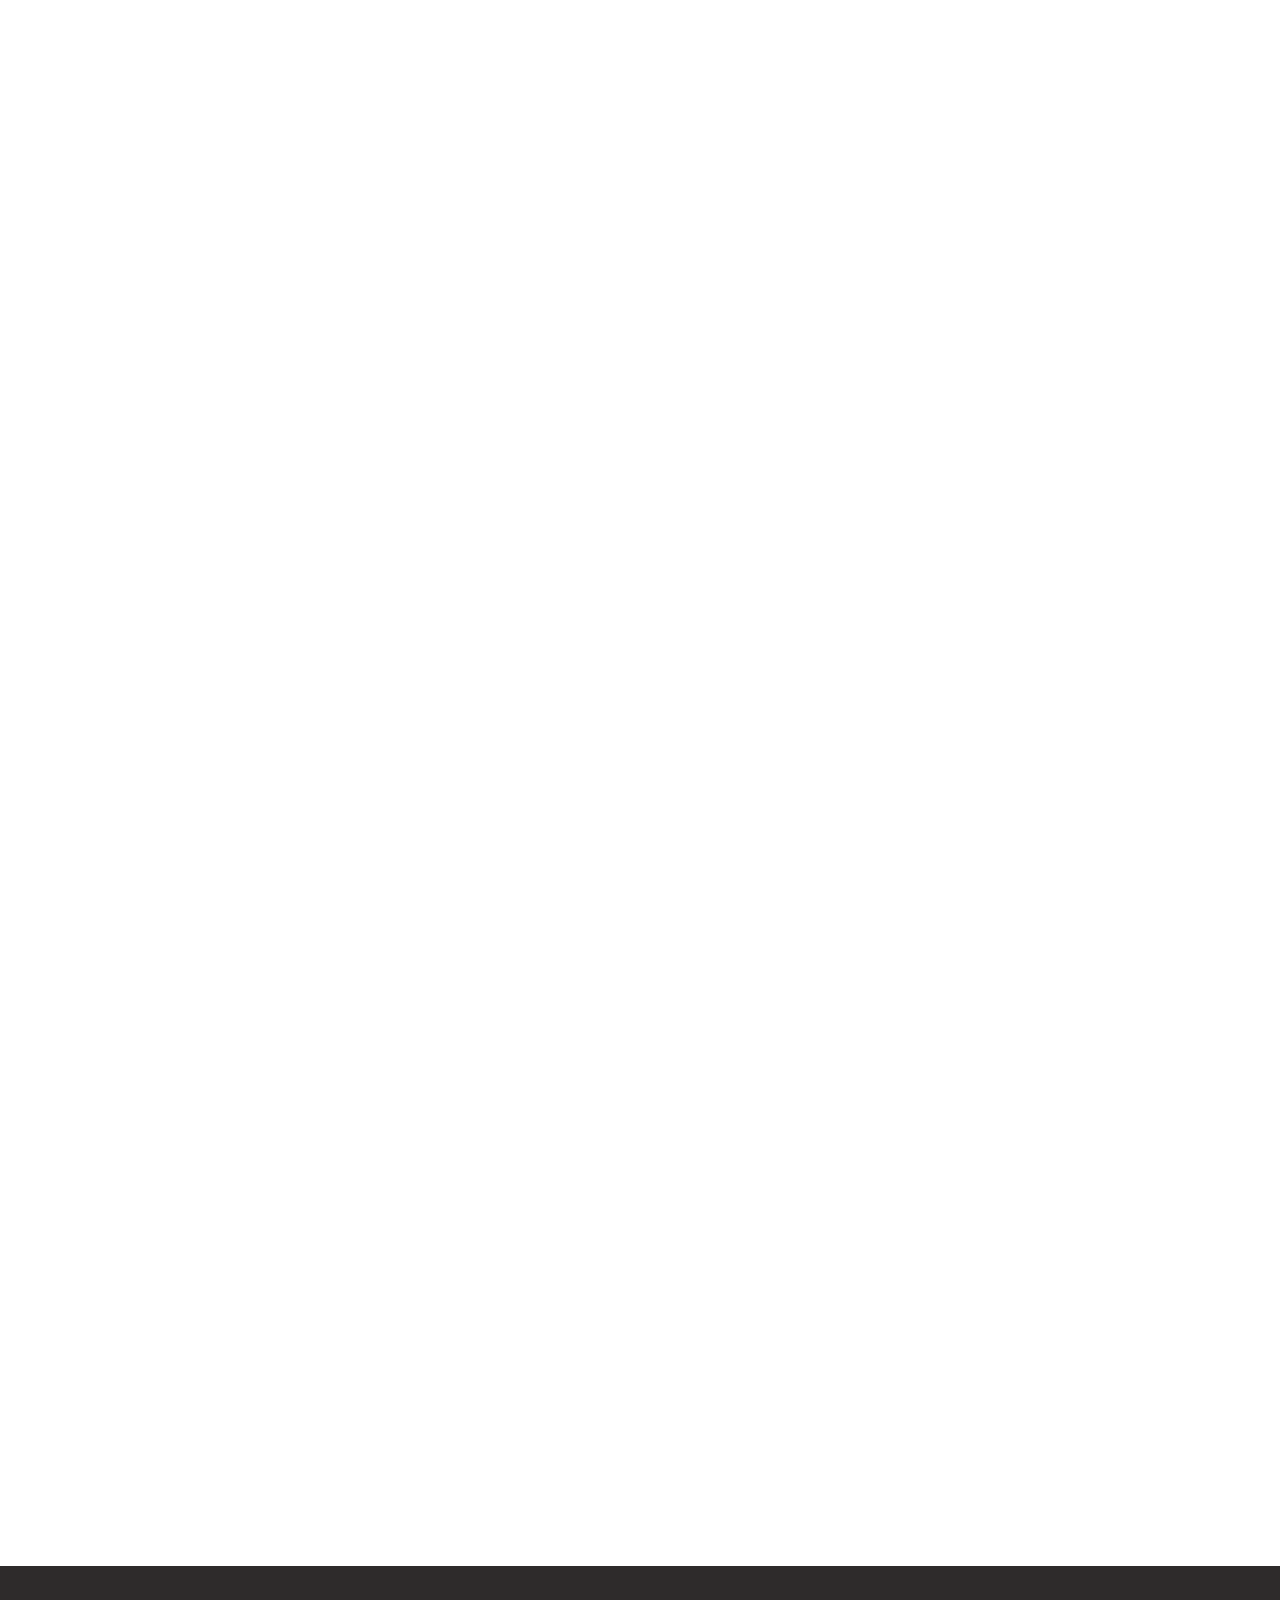
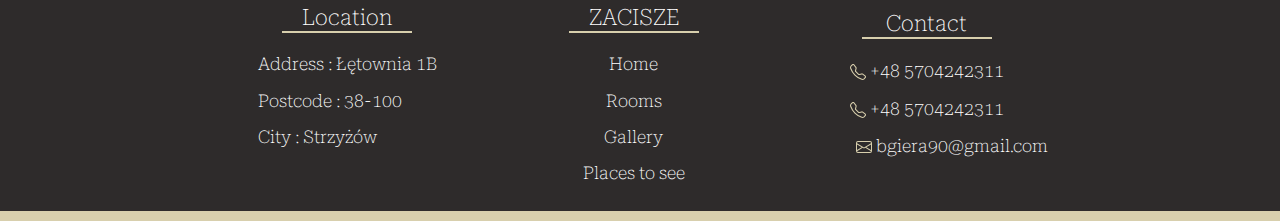
==== commit 7a3566e9: "Update index.html" ====
--- a/index.html
+++ b/index.html
@@ -7,6 +7,7 @@
 <meta charset="UTF-8">
 <meta http-equiv="X-UA-Compatible" content="IE=edge">
 <meta name="viewport" content="width=device-width, initial-scale=1.0"> 
+
 <title>Document</title>
 <link rel="stylesheet" href="stylist.css">
 </head>
@@ -14,7 +15,9 @@
 <div class="guwniak">
 <div>
 <div>
-<img src="menuphoto.webp" class="menuphoto" style="margin-bottom:20px;box-shadow:0 0 20px black;" alt="jezioro" >     
+    
+<img src="menuphoto.webp" class="menuphoto" style="margin-bottom:20px;box-shadow:0 0 20px black;" >   
+
 <div class="webo">           
 <div id="tak" style="opacity: 1;transition: 400ms;"> 
 <a href="tel:570424311" ><svg   xmlns="http://www.w3.org/2000/svg" width="16" height="16" fill="currentColor" class="bi bi-telephone menu-options" viewBox="0 0 16 16">
@@ -28,7 +31,7 @@
 </svg>
 
 
-<span style="font-size:34px;cursor:pointer" onclick="openNav(); tak()">&#9776; </span>
+<span style="font-size:34px;cursor:pointer;" id="menubtnn" onclick="openNav(); tak()">&#9776; </span>
 </div>
 <nav class="menu-options">
 <div id="myNav" class="overlay">
@@ -41,9 +44,10 @@
 <a href="conntact.html">Contact</a>
 </div>
 </div>
-</nav>
+</nav>      
+ 
 <div id="Modal" class="modal">
-<div class="modal-content">
+<div class="modal-content" >
 <span class="close">&times;</span>     
 <iframe src="https://www.google.com/maps/embed?pb=!1m18!1m12!1m3!1d601.6320112001838!2d21.774278360398267!3d49.887089999957986!2m3!1f0!2f0!3f0!3m2!1i1024!2i768!4f13.1!3m3!1m2!1s0x473c546a5f8be211%3A0xff3beb077bddfbb2!2sAgroturystyka%20%22Zacisze%22!5e1!3m2!1spl!2spl!4v1642834790233!5m2!1spl!2spl"  style="border:0;" allowfullscreen="" loading="lazy"></iframe>
 </div>
@@ -61,7 +65,7 @@
 </div>
 <div class="under-the-under">
 <div class="rechts fuwg">
-<img src="witam-min.webp" alt="" loading="lazy">
+<img async src="witam-min.webp" alt="" loading="lazy">
 </div>
 <div class="links fuwg">
 <h2>ZACISZE WELLCOME</h2>
@@ -77,7 +81,7 @@
 <div class="druga-rozmazana-kreska"></div>
 <div class="container reveal fade-bottom">
 <div class="pokoje">
-<div class="pokoj "><img src="fota-min.webp"  alt="" loading="lazy">
+<div class="pokoj "><img async src="fota-min.webp"  alt="" loading="lazy">
 <h3>STANDART DOUBLE</h3>
 <h4>15sqm</h4>
 <h4>2 person</h4>
@@ -101,7 +105,7 @@
 Free Wi-fi throughout the hotel.</p>
 <div class="btn-showmore">- PLN 60,-/night per person </div>
 </div>
-<div class="pokoj "><img src="fota-min.webp"  alt="" loading="lazy">
+<div class="pokoj "><img async src="fota-min.webp"  alt="" loading="lazy">
 <h3>STANDART QUADRUPLE</h3>
 <h4>15sqm</h4>
 <h4>4 person</h4>
@@ -145,15 +149,15 @@
 <h2>Atractions in the area</h2>
 <div class="druga-rozmazana-kreska" style="width: 250px;"></div> 
 <div class="atrakcje-movin">
-<div class="atrakcja reveal fade-bottom"><a href="https://oazaski.pl/" target="_blank" title="press"><img src="narciarz-min.webp"  alt="" loading="lazy"></a><h3>SKI SLOPE</h3></div> 
-<div class="atrakcja reveal fade-bottom"><a href="https://parkwodny.cstr.pl/" target="_blank" title="press"><img src="basen-min.webp"  alt="" loading="lazy"></a><h3>AQUA PARK</h3></div> 
-<div class="atrakcja reveal fade-bottom"><a href="https://www.strzyzow.pl/pol/pages/tunel" target="_blank" title="press"><img src="tunel-min.webp" class="upo" alt="" loading="lazy"></a><h3>RAILWAY SHELTER</h3></div>
-<div class="atrakcja reveal fade-bottom"><a href="https://www.strzyzow.pl/pol/pages/sciezki-turystyczne" target="_blank" title="press"><img  src="sciezki-min.webp" class="upo" alt="" loading="lazy"></a><h3>TOURIST ROUTES</h3></div> 
-<div class="atrakcja reveal fade-bottom"><a href="https://www.bowlingcegielnia.pl/" target="_blank" title="press"><img src="bowling-min.webp"  alt="" loading="lazy"></a><h3>BOWLING</h3></div> 
+<div class="atrakcja reveal fade-bottom"><a href="https://oazaski.pl/" target="_blank" title="press"><img  async src="narciarz-min.webp"  alt="" loading="lazy"></a><h3>SKI SLOPE</h3></div> 
+<div class="atrakcja reveal fade-bottom"><a href="https://parkwodny.cstr.pl/" target="_blank" title="press"><img  async src="basen-min.webp"  alt="" loading="lazy"></a><h3>AQUA PARK</h3></div> 
+<div class="atrakcja reveal fade-bottom"><a href="https://www.strzyzow.pl/pol/pages/tunel" target="_blank" title="press"><img  async src="tunel-min.webp" class="upo" alt="" loading="lazy"></a><h3>RAILWAY SHELTER</h3></div>
+<div class="atrakcja reveal fade-bottom"><a href="https://www.strzyzow.pl/pol/pages/sciezki-turystyczne" target="_blank" title="press"><img   async src="sciezki-min.webp" class="upo" alt="" loading="lazy"></a><h3>TOURIST ROUTES</h3></div> 
+<div class="atrakcja reveal fade-bottom"><a href="https://www.bowlingcegielnia.pl/" target="_blank" title="press"><img  async src="bowling-min.webp"  alt="" loading="lazy"></a><h3>BOWLING</h3></div> 
 <div class="atrakcja reveal fade-bottom"><a href="https://www.facebook.com/splywykajakowelolek/" target="_blank" title="press"><img src="kajaki-min.webp"  alt="" loading="lazy"></a><h3>CANOEING</h3></div>
 </div>
 </div>
-<div class="footer" style="box-shadow:0 0 6px black;">
+<div class="footer">
 <div class="jna3 fo">
 <a target="_blank" href="https://www.google.com/maps/place/Agroturystyka+%22Zacisze%22/@49.8870669,21.7724686,745m/data=!3m2!1e3!4b1!4m8!3m7!1s0x473c546a5f8be211:0xff3beb077bddfbb2!5m2!4m1!1i2!8m2!3d49.8870463!4d21.7746043"><h2>Location</h2></a>
 <div class="rozmazana-kreska"></div>
--- a/stylist.css
+++ b/stylist.css
@@ -1,4 +1,5 @@
 body{margin:0;overflow-x:hidden;scroll-behavior:smooth;font-display: fallback;}
+#menubtnn:hover{color: #D8CFAD;}
 .reveal {opacity:0;}
 .reveal.active {opacity: 1;}
 .active.fade-bottom {animation: fade-bottom 0.5s ease-in;}
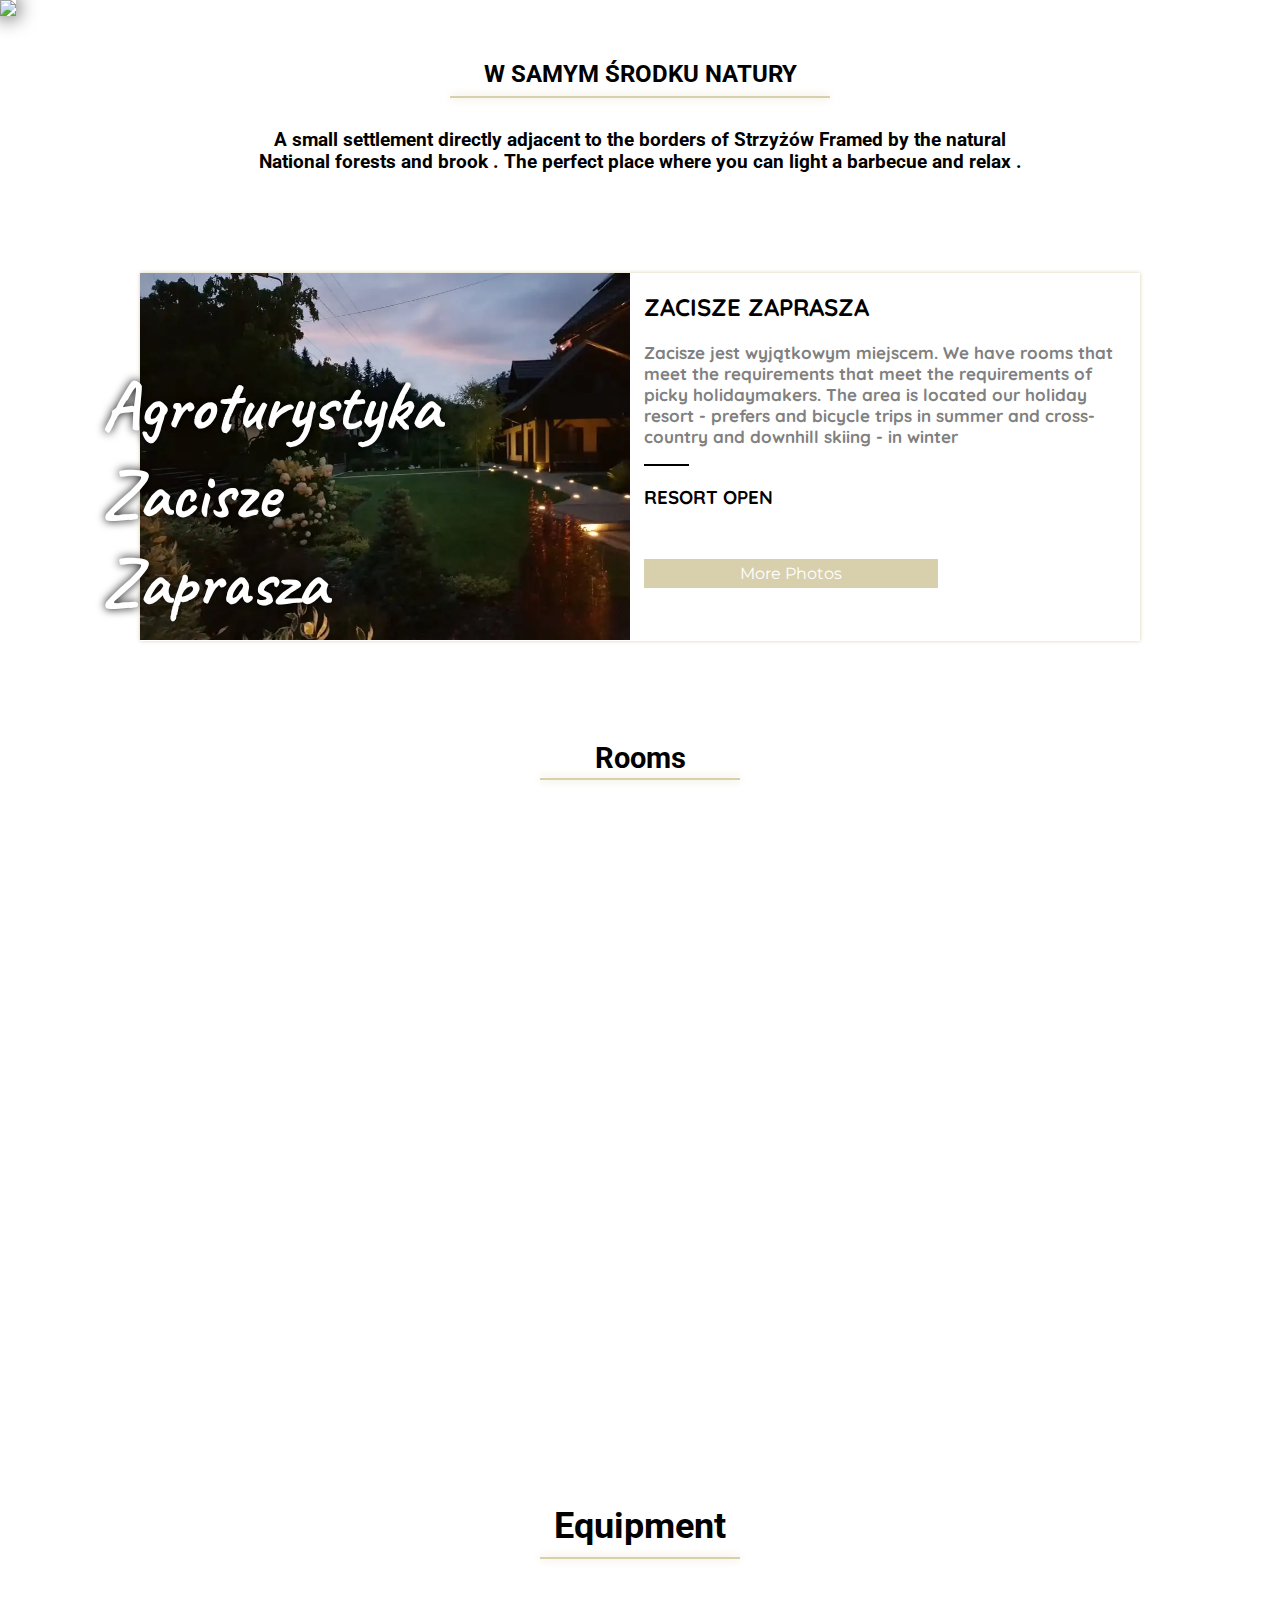
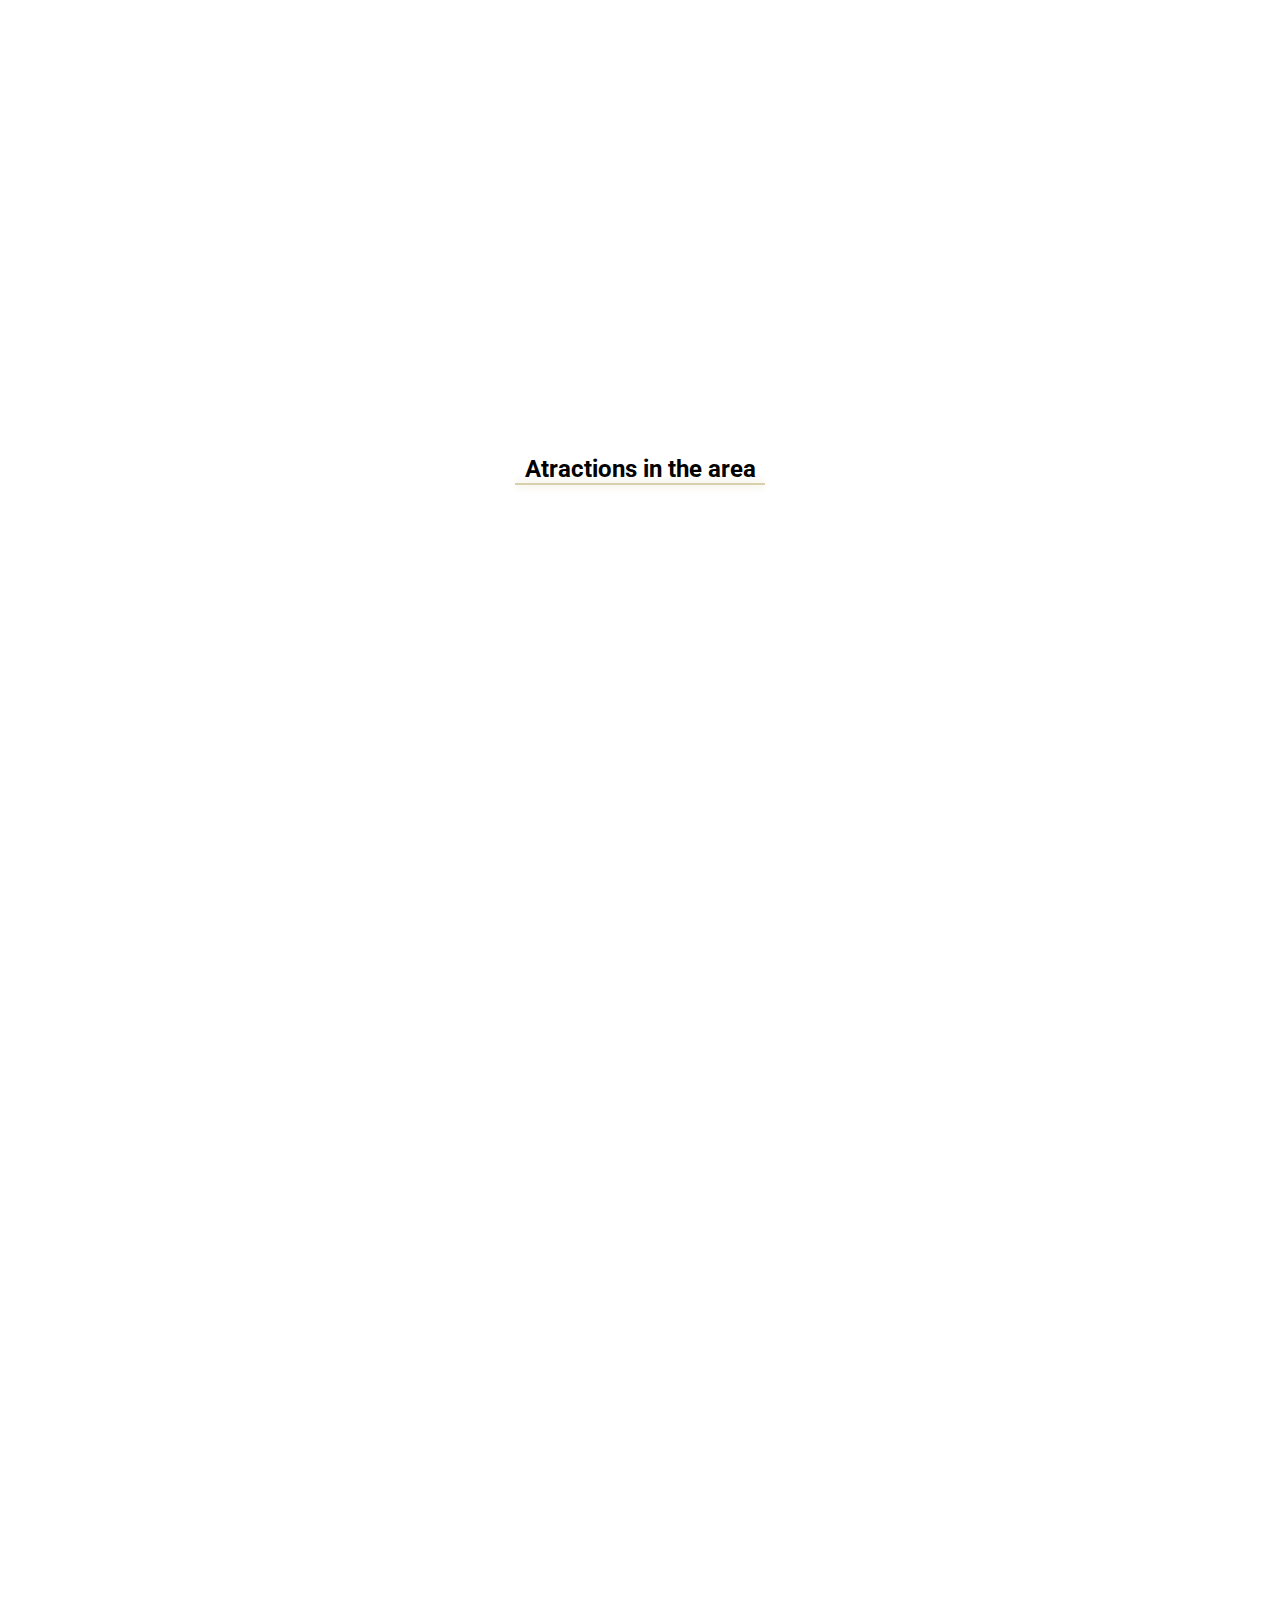
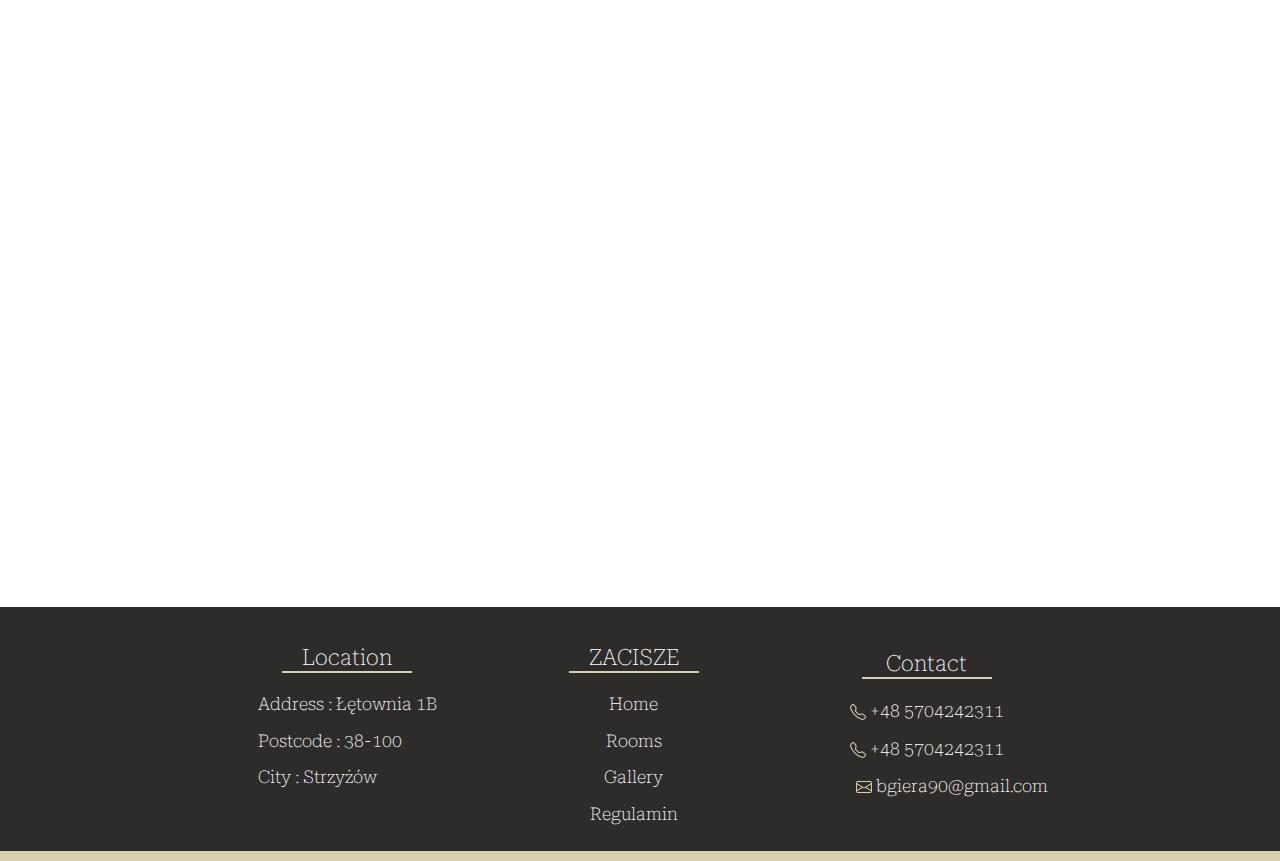
==== commit 7093b8c2: "Update index.html" ====
--- a/index.html
+++ b/index.html
@@ -1,28 +1,105 @@
 <!DOCTYPE html>
-<html lang="en">
+<html lang="pl">
 <head>
 <link rel="preconnect" href="https://fonts.googleapis.com">
 <link rel="preconnect" href="https://fonts.gstatic.com" crossorigin>
 <link href="https://fonts.googleapis.com/css2?family=Montserrat:wght@500&family=Quicksand:wght@300&family=Roboto+Serif:wght@200&family=Roboto:wght@300&display=swap" rel="stylesheet">
+
+
+<link href="https://fonts.googleapis.com/css2?family=Caveat&family=Hubballi&family=Montserrat:wght@500&family=Playfair+Display&family=Roboto+Mono:wght@200&family=Shadows+Into+Light&family=Smooch+Sans:wght@300&display=swap" rel="stylesheet">
 <meta charset="UTF-8">
 <meta http-equiv="X-UA-Compatible" content="IE=edge">
 <meta name="viewport" content="width=device-width, initial-scale=1.0"> 
-
-<title>Document</title>
+<link rel="icon" type="image/x-icon" href="img/logo-zacisze.png">
+<style>
+  h1{position: absolute;z-index: 1;top:35%;left: 8%;font-size: 70px;width: 150px;color: white;text-shadow: 0 0 10px black;font-family: 'Caveat', cursive;}
+
+
+
+
+  .dropbtn {
+  
+ 
+  
+  
+  
+  border: none;
+  cursor: pointer;
+  
+  }
+
+
+
+.dropdown {
+  position: relative;
+  display: inline-block;
+
+}
+.dropdown svg{color: #D8CFAD;}
+
+.dropdown-content {
+  
+  display: none;
+  
+  
+  min-width: 160px;
+  overflow: auto;
+
+  z-index: 1;
+  
+}
+
+.dropdown-content a {
+  color: white;
+ 
+  text-decoration: none;
+ display: inline-block;
+ 
+}
+
+
+
+.show {display: block;}
+  
+</style>
+
+<title>Agroturystyka Zacisze</title>
 <link rel="stylesheet" href="stylist.css">
+
 </head>
 <body>
-<div class="guwniak">
+  
+
+
+
+
+<H1>Agroturystyka Zacisze Zaprasza</H1>
+
+
+
+
+
+<div class="start">
 <div>
 <div>
     
-<img src="menuphoto.webp" class="menuphoto" style="margin-bottom:20px;box-shadow:0 0 20px black;" >   
+<img src="img/zwebp/start-photo-min.webp" class="menuphoto" style="margin-bottom:20px;box-shadow:0 0 20px black;" >   
 
 <div class="webo">           
 <div id="tak" style="opacity: 1;transition: 400ms;"> 
-<a href="tel:570424311" ><svg   xmlns="http://www.w3.org/2000/svg" width="16" height="16" fill="currentColor" class="bi bi-telephone menu-options" viewBox="0 0 16 16">
+
+
+
+
+<a href="tel:570424311" >
+<svg   xmlns="http://www.w3.org/2000/svg" width="16" height="16" fill="currentColor"  class="bi bi-telephone menu-options" viewBox="0 0 16 16">
 <path d="M3.654 1.328a.678.678 0 0 0-1.015-.063L1.605 2.3c-.483.484-.661 1.169-.45 1.77a17.568 17.568 0 0 0 4.168 6.608 17.569 17.569 0 0 0 6.608 4.168c.601.211 1.286.033 1.77-.45l1.034-1.034a.678.678 0 0 0-.063-1.015l-2.307-1.794a.678.678 0 0 0-.58-.122l-2.19.547a1.745 1.745 0 0 1-1.657-.459L5.482 8.062a1.745 1.745 0 0 1-.46-1.657l.548-2.19a.678.678 0 0 0-.122-.58L3.654 1.328zM1.884.511a1.745 1.745 0 0 1 2.612.163L6.29 2.98c.329.423.445.974.315 1.494l-.547 2.19a.678.678 0 0 0 .178.643l2.457 2.457a.678.678 0 0 0 .644.178l2.189-.547a1.745 1.745 0 0 1 1.494.315l2.306 1.794c.829.645.905 1.87.163 2.611l-1.034 1.034c-.74.74-1.846 1.065-2.877.702a18.634 18.634 0 0 1-7.01-4.42 18.634 18.634 0 0 1-4.42-7.009c-.362-1.03-.037-2.137.703-2.877L1.885.511z"/>
-</svg></a>           
+</svg></a>      
+
+
+
+
+
 <a href="mailto:bgiera90@gmail.com"  ><svg  xmlns="http://www.w3.org/2000/svg" width="16" height="16"  fill="currentColor" class="bi bi-envelope menu-options" viewBox="0 0 16 16">
 <path d="M0 4a2 2 0 0 1 2-2h12a2 2 0 0 1 2 2v8a2 2 0 0 1-2 2H2a2 2 0 0 1-2-2V4Zm2-1a1 1 0 0 0-1 1v.217l7 4.2 7-4.2V4a1 1 0 0 0-1-1H2Zm13 2.383-4.708 2.825L15 11.105V5.383Zm-.034 6.876-5.64-3.471L8 9.583l-1.326-.795-5.64 3.47A1 1 0 0 0 2 13h12a1 1 0 0 0 .966-.741ZM1 11.105l4.708-2.897L1 5.383v5.722Z"/>
 </svg></a>    
@@ -37,11 +114,32 @@
 <div id="myNav" class="overlay">
 <a href="javascript:void(0)" class="closebtn" onclick="closeNav(); document.getElementById('tak').style.opacity = 1;">&times;</a>
 <div class="overlay-content" >
-<a href="">Rooms</a>
-<a href="">Gallery</a>
-<a href="">Places to see</a>
-<a href="">Street view</a>
-<a href="conntact.html">Contact</a>
+<a href="">Pokoje</a>
+<a href="gallery-pl.html">Galeria</a>
+<a href="">Atrakcje w okolicy</a>
+<a href="Regulamin.pdf" target="_blank">Regulamin</a>
+
+  <div class="dropdown">
+    <a href="#" onclick="myFunction()" class="dropbtn">Kontakt</a>
+    <div id="myDropdown" class="dropdown-content">
+      <a href="tel:">
+        <svg xmlns="http://www.w3.org/2000/svg" width="16" height="16" fill="currentColor" style="color: #D8CFAD;" class="bi bi-telephone" viewBox="0 0 16 16">
+          <path d="M3.654 1.328a.678.678 0 0 0-1.015-.063L1.605 2.3c-.483.484-.661 1.169-.45 1.77a17.568 17.568 0 0 0 4.168 6.608 17.569 17.569 0 0 0 6.608 4.168c.601.211 1.286.033 1.77-.45l1.034-1.034a.678.678 0 0 0-.063-1.015l-2.307-1.794a.678.678 0 0 0-.58-.122l-2.19.547a1.745 1.745 0 0 1-1.657-.459L5.482 8.062a1.745 1.745 0 0 1-.46-1.657l.548-2.19a.678.678 0 0 0-.122-.58L3.654 1.328zM1.884.511a1.745 1.745 0 0 1 2.612.163L6.29 2.98c.329.423.445.974.315 1.494l-.547 2.19a.678.678 0 0 0 .178.643l2.457 2.457a.678.678 0 0 0 .644.178l2.189-.547a1.745 1.745 0 0 1 1.494.315l2.306 1.794c.829.645.905 1.87.163 2.611l-1.034 1.034c-.74.74-1.846 1.065-2.877.702a18.634 18.634 0 0 1-7.01-4.42 18.634 18.634 0 0 1-4.42-7.009c-.362-1.03-.037-2.137.703-2.877L1.885.511z"/>
+          </svg>
+        +48 570424311</a>
+      <a href="tel:">
+        <svg xmlns="http://www.w3.org/2000/svg" width="16" height="16" fill="currentColor" style="color: #D8CFAD;" class="bi bi-telephone" viewBox="0 0 16 16">
+          <path d="M3.654 1.328a.678.678 0 0 0-1.015-.063L1.605 2.3c-.483.484-.661 1.169-.45 1.77a17.568 17.568 0 0 0 4.168 6.608 17.569 17.569 0 0 0 6.608 4.168c.601.211 1.286.033 1.77-.45l1.034-1.034a.678.678 0 0 0-.063-1.015l-2.307-1.794a.678.678 0 0 0-.58-.122l-2.19.547a1.745 1.745 0 0 1-1.657-.459L5.482 8.062a1.745 1.745 0 0 1-.46-1.657l.548-2.19a.678.678 0 0 0-.122-.58L3.654 1.328zM1.884.511a1.745 1.745 0 0 1 2.612.163L6.29 2.98c.329.423.445.974.315 1.494l-.547 2.19a.678.678 0 0 0 .178.643l2.457 2.457a.678.678 0 0 0 .644.178l2.189-.547a1.745 1.745 0 0 1 1.494.315l2.306 1.794c.829.645.905 1.87.163 2.611l-1.034 1.034c-.74.74-1.846 1.065-2.877.702a18.634 18.634 0 0 1-7.01-4.42 18.634 18.634 0 0 1-4.42-7.009c-.362-1.03-.037-2.137.703-2.877L1.885.511z"/>
+          </svg>
+        +48 570424311</a>
+      <a href="mailto:">
+        <svg xmlns="http://www.w3.org/2000/svg" width="16" height="16" fill="currentColor"  style="color: #D8CFAD;" class="bi bi-envelope" viewBox="0 0 16 16">
+          <path d="M0 4a2 2 0 0 1 2-2h12a2 2 0 0 1 2 2v8a2 2 0 0 1-2 2H2a2 2 0 0 1-2-2V4Zm2-1a1 1 0 0 0-1 1v.217l7 4.2 7-4.2V4a1 1 0 0 0-1-1H2Zm13 2.383-4.708 2.825L15 11.105V5.383Zm-.034 6.876-5.64-3.471L8 9.583l-1.326-.795-5.64 3.47A1 1 0 0 0 2 13h12a1 1 0 0 0 .966-.741ZM1 11.105l4.708-2.897L1 5.383v5.722Z"/>
+          </svg>
+        bgiera90@gmail.com</a>
+    
+    </div>
+  </div>
 </div>
 </div>
 </nav>      
@@ -57,7 +155,7 @@
 </div>
 </div>
 <div class="text-under-the-sos">    
-<h2>IN THE HEART OF THE NATURE</h2>
+<h2>W SAMYM ŚRODKU NATURY</h2>
 <div id="poprawka1" ></div>
 <h3>A small settlement directly adjacent to the borders of Strzyżów
 Framed by the natural National forests and brook . 
@@ -65,15 +163,28 @@
 </div>
 <div class="under-the-under">
 <div class="rechts fuwg">
-<img async src="witam-min.webp" alt="" loading="lazy">
+
+<img async src="witam-min.webp" alt="ZACISZE" loading="lazy" id="myImg">
+
+
+
+<div id="myModal" class="modal1">
+    <span class="close1">&times;</span>
+    <img class="modal-content1" id="img01">
+    <div id="caption"></div>
+  </div>
+
+
+
+
 </div>
 <div class="links fuwg">
-<h2>ZACISZE WELLCOME</h2>
-<p>Zacisze in a unique place. We have  rooms that meet the requirements that meet the requirements of picky holidaymakers.
+<h2>ZACISZE ZAPRASZA</h2>
+<p>Zacisze jest wyjątkowym miejscem. We have  rooms that meet the requirements that meet the requirements of picky holidaymakers.
 The area is located  our holiday resort - prefers and bicycle trips in summer and cross-country and downhill skiing - in winter</p>
 <div class="rozmazana-kreska2"></div>
 <h3>RESORT OPEN</h3>
-<a href=""><div class="btn-showmore">More Photos</div></a>
+<a href="gallery-en.html"><div class="btn-showmore">More Photos</div></a>
 </div>
 </div>
 <div class="spanie">
@@ -81,7 +192,7 @@
 <div class="druga-rozmazana-kreska"></div>
 <div class="container reveal fade-bottom">
 <div class="pokoje">
-<div class="pokoj "><img async src="fota-min.webp"  alt="" loading="lazy">
+<div class="pokoj "><img async src="img/zwebp/pokoj4-2-min.webp"  alt="" loading="lazy">
 <h3>STANDART DOUBLE</h3>
 <h4>15sqm</h4>
 <h4>2 person</h4>
@@ -93,7 +204,7 @@
 Free Wi-fi throughout the hotel.</p>
 <div class="btn-showmore">- PLN 60,-/night per person </div>
 </div>
-<div class="pokoj "><img src="fota-min.webp"  alt="" loading="lazy">
+<div class="pokoj "><img src="img/zwebp/pokoj4-min.webp"  alt="" loading="lazy">
 <h3>STANDART TRIPLE</h3>
 <h4>15sqm</h4>
 <h4>3 person</h4>
@@ -105,7 +216,7 @@
 Free Wi-fi throughout the hotel.</p>
 <div class="btn-showmore">- PLN 60,-/night per person </div>
 </div>
-<div class="pokoj "><img async src="fota-min.webp"  alt="" loading="lazy">
+<div class="pokoj "><img async src="img/zwebp/20210814_154717-min.webp"  alt="" loading="lazy">
 <h3>STANDART QUADRUPLE</h3>
 <h4>15sqm</h4>
 <h4>4 person</h4>
@@ -174,8 +285,8 @@
 <div class="options">
 <a href=""><h3>Home</h3></a>
 <a href=""><h3>Rooms</h3></a>
-<a href=""><h3>Gallery</h3></a>
-<a href=""><h3>Places to see</h3></a>
+<a href="Gallery.html"><h3>Gallery</h3></a>
+<a href="Regulamin.pdf" target="_blank"><h3>Regulamin</h3></a>
 </div>
 </div>
 <div class="tna3 fo">
@@ -206,5 +317,8 @@
 </div>
 <div class="the-last-war"></div>        
 <script async src="script.js"></script>
+<script src="menu.js"></script>
+
+
 </body>
 </html>
--- a/stylist.css
+++ b/stylist.css
@@ -21,7 +21,7 @@
 .overlay a{padding:8px;text-decoration:none;font-size:36px;color:#818181;display: block;transition:0.3s;}
 .overlay a:hover,.overlay a:focus{color:#f1f1f1;}
 .overlay .closebtn {position:absolute;top:20px;right:45px;font-size:60px;}
-@media screen and(max-width:500px){.overlay-content{top: 12%;}}
+@media screen and(max-width:500px){.overlay-content{top: 8%;}}
 @media screen and (max-width: 700px) {.overlay-content {top: 16%;}}
 @media screen and (max-width: 800px) {.overlay-content {top: 18%;}.overlay .closebtn {top: 10px;right: 25px;font-size: 60px;}}
 .webo{position: absolute;top: 10px; right: 10px;color: white;}
@@ -161,8 +161,12 @@
 @media screen and (max-width: 860px) {      
 .footer .fo{padding-left: 20%;padding-right: 20%;}
 .footer .tna3 .options{transform: translateX(-10px);}
+.footer .tna3 .options .no a:hover{font-weight: 200;}
+.footer .dna3 .options a h3:hover{font-weight: 200;} 
 }
 @media screen and (max-width: 353px) {
+.footer .tna3 .options .no a:hover{font-weight: 200;}
+.footer .dna3 .options a h3:hover{font-weight: 200;} 
 .footer .tna3 .options .mailjoj a{font-size: 15px;padding-right:40px;}
 .footer .tna3 .options .mailjoj a svg{width: 0%;height: 0%;}
 .footer .tna3 .options{transform: translateX(0px);}}
